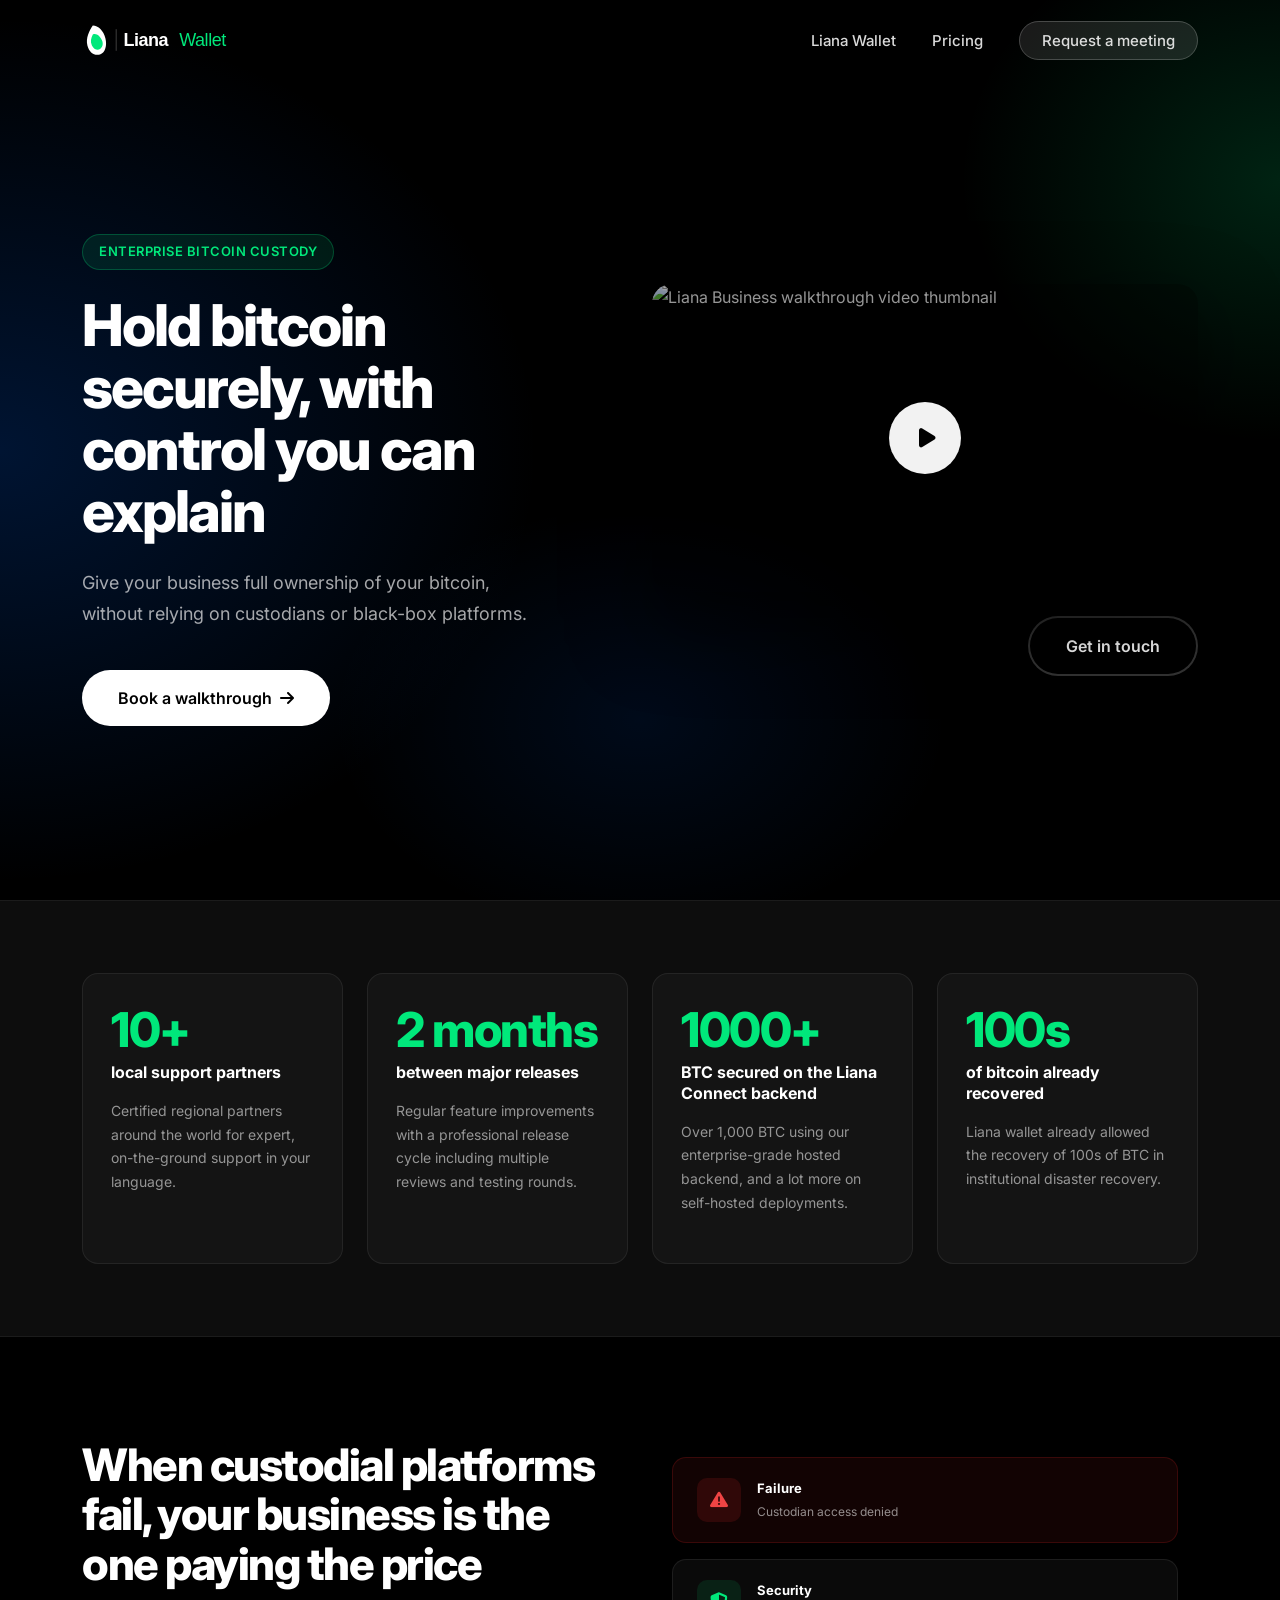
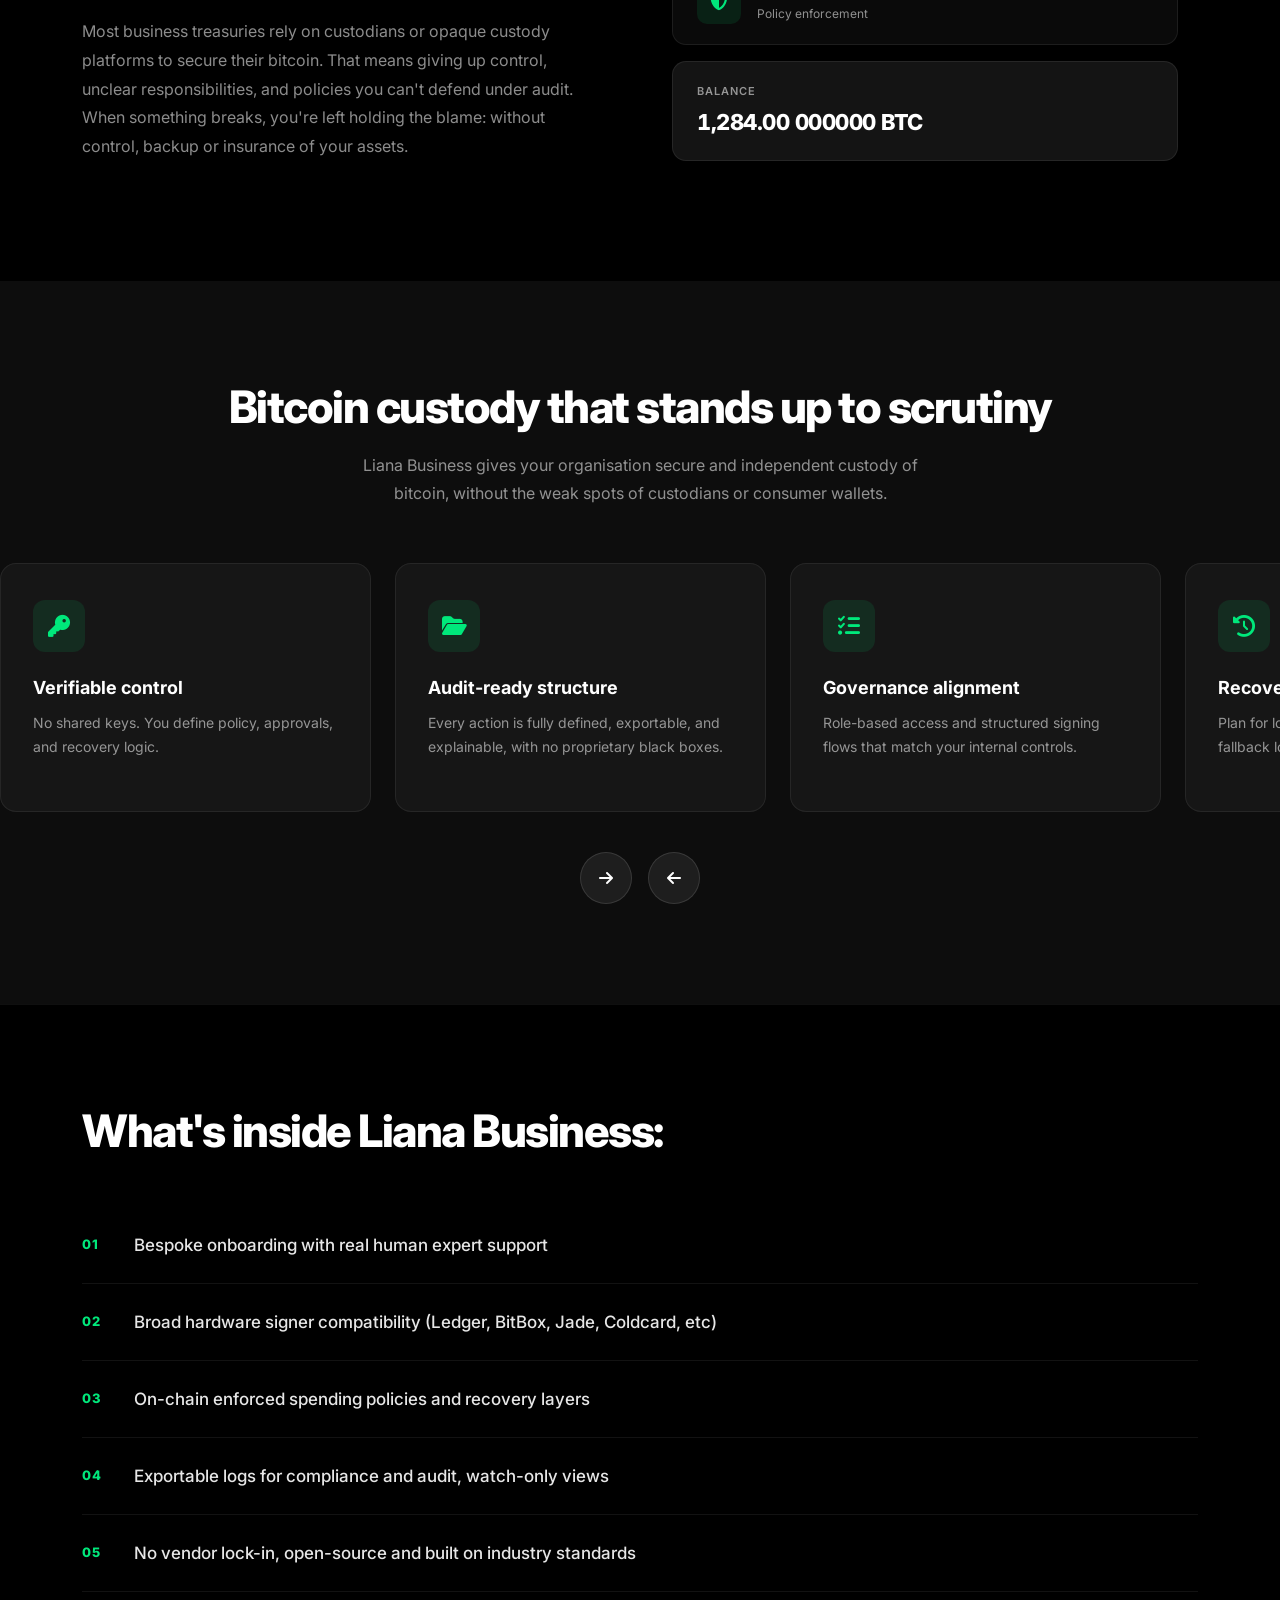
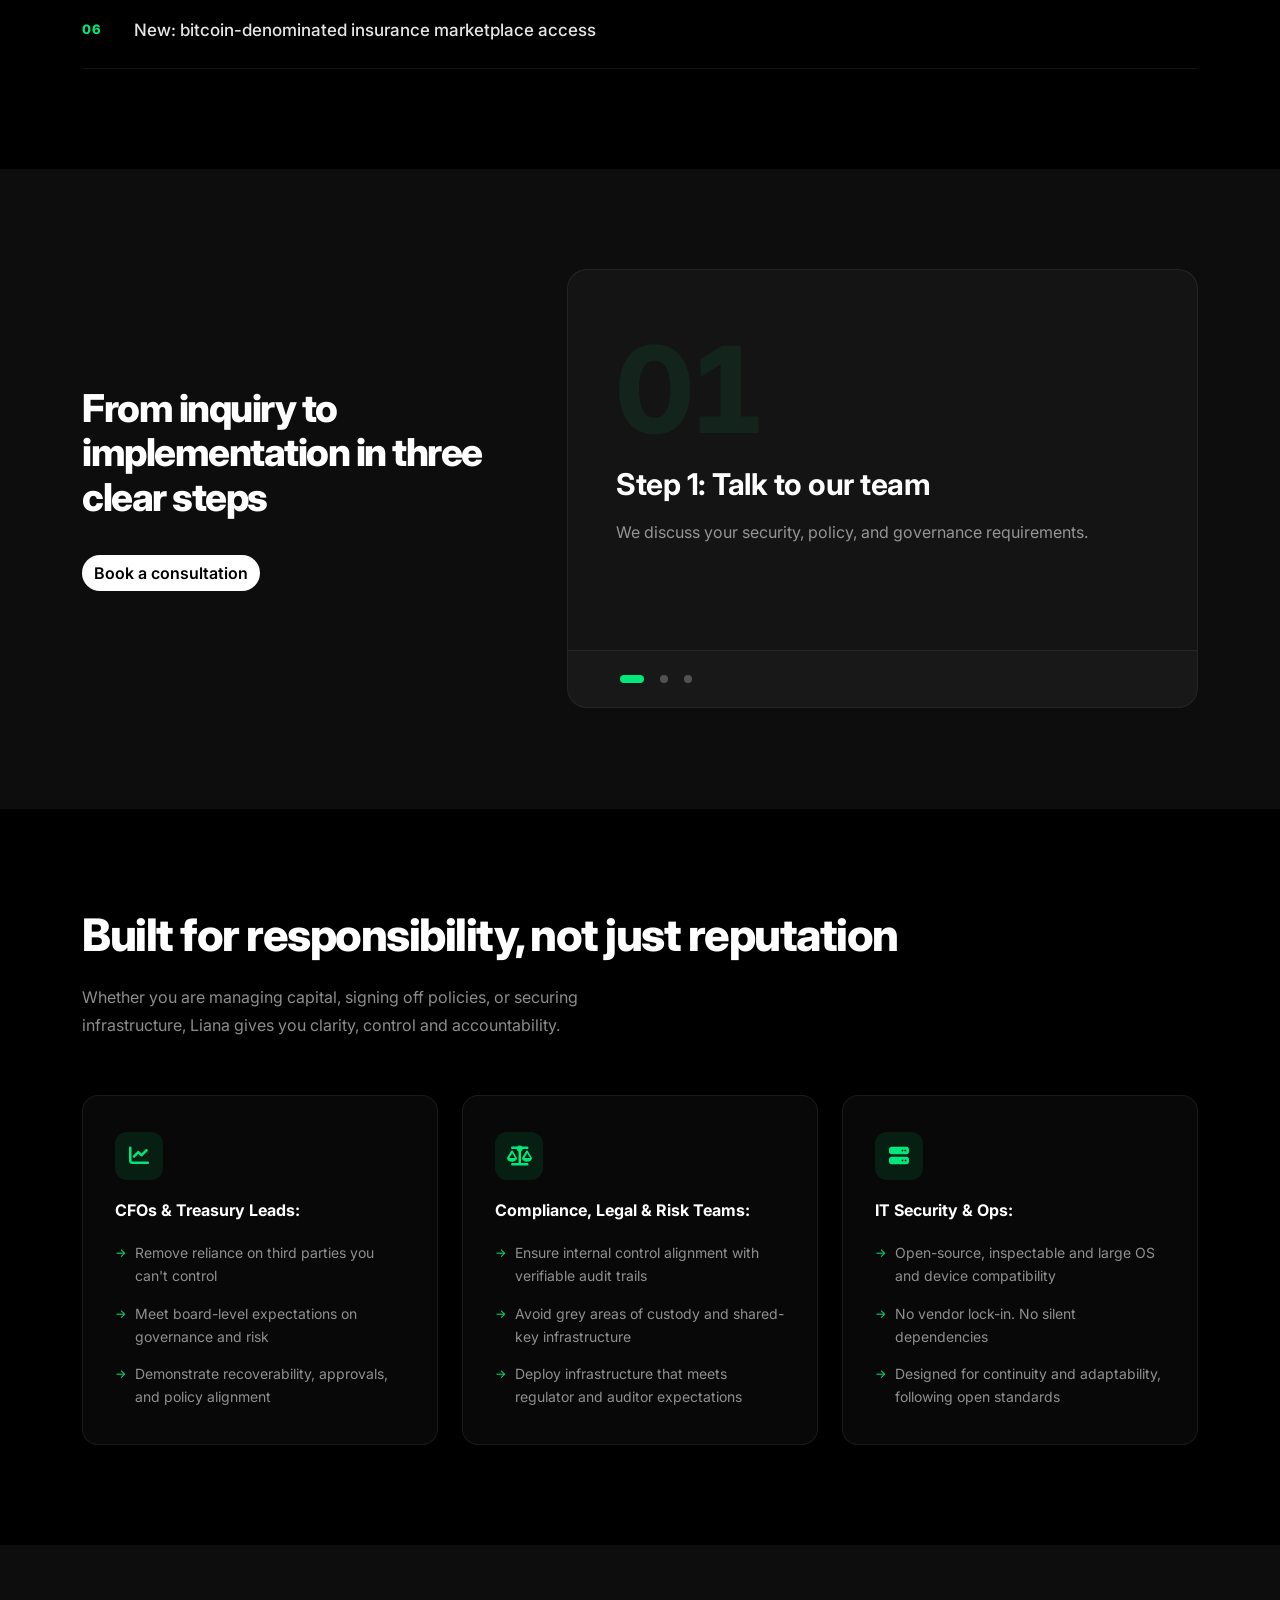
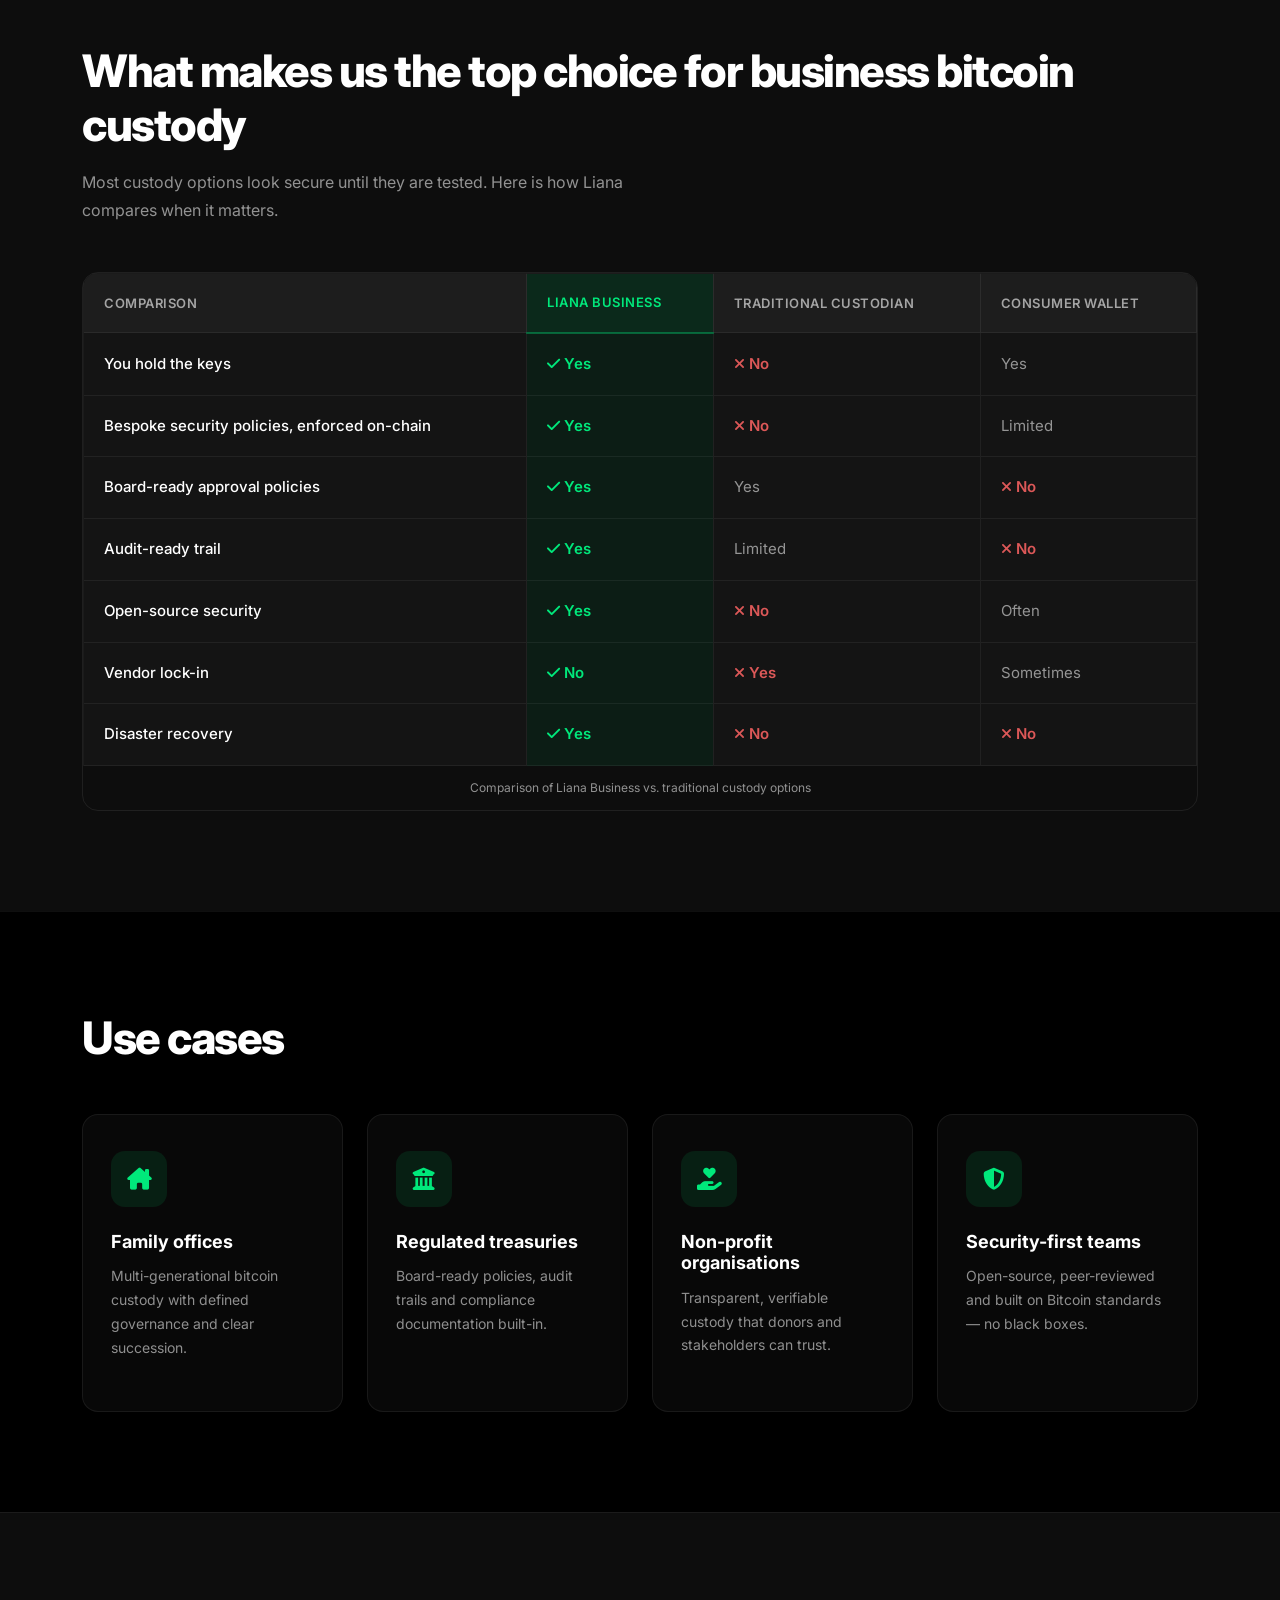
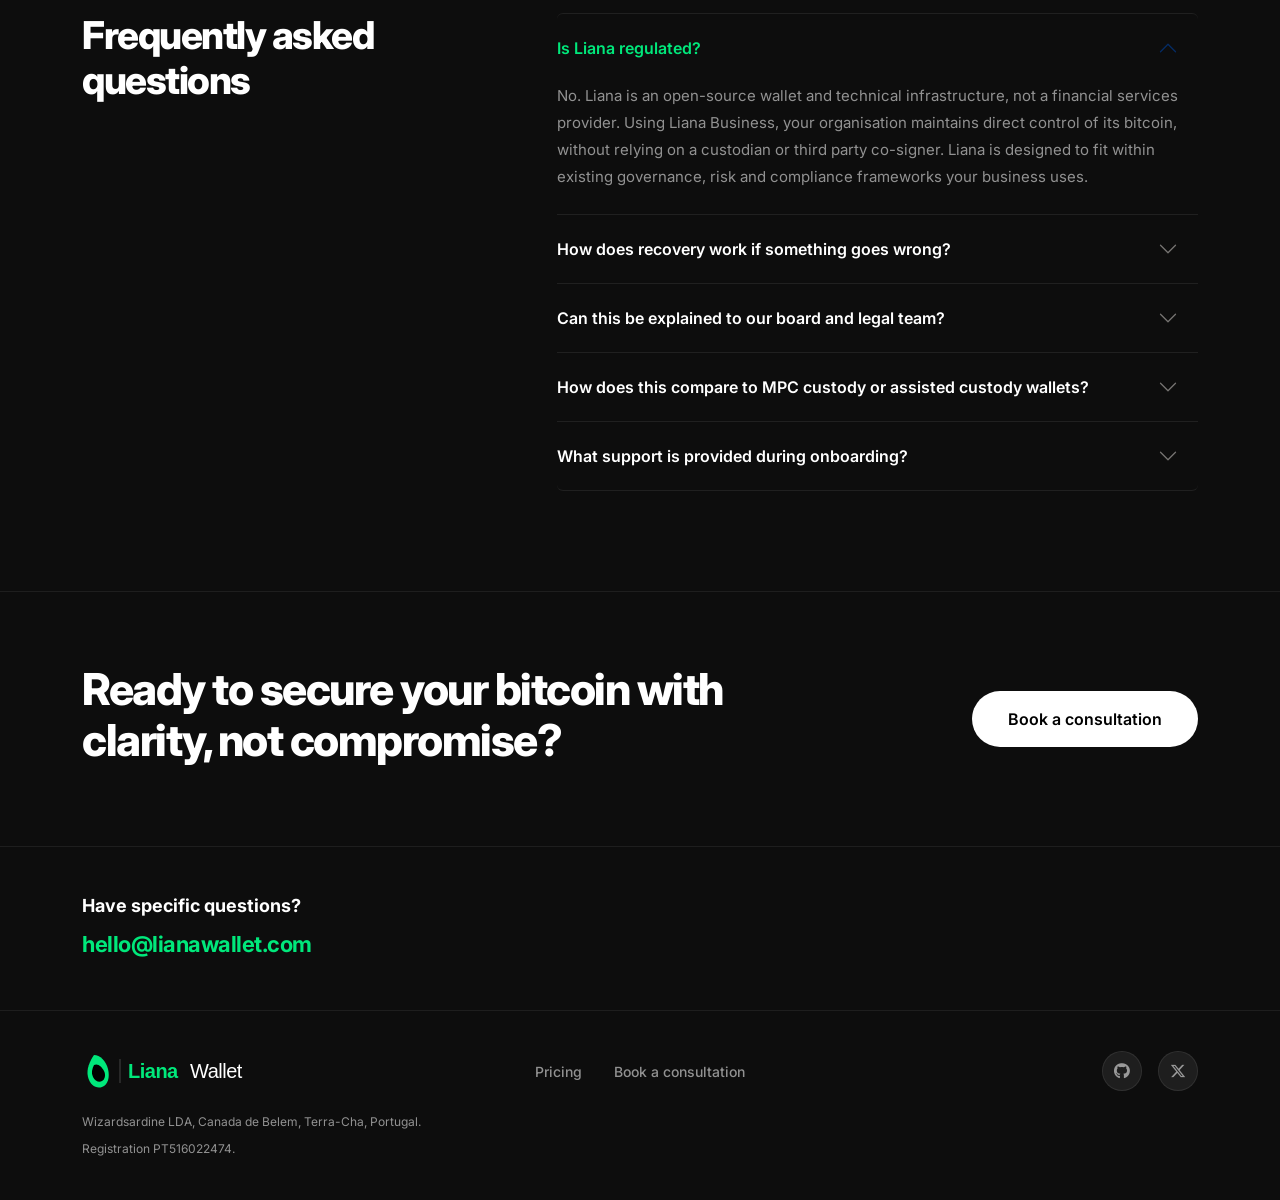
==== business/index.html @ f341dae0 "feat: Add a dedicated Liana Business page and update main navigation links to point to it." ====
<!doctype html>
<html lang="en">
  <head>
    <meta charset="UTF-8" />
    <meta name="viewport" content="width=device-width, initial-scale=1.0" />
    <meta
      name="description"
      content="Liana Business – Secure Bitcoin custody for organizations with verifiable control, audit trails, and recovery features."
    />
    <title>Liana Business – Secure Bitcoin Wallet for Institutions</title>

    <!-- Bootstrap 5 CSS -->
    <link
      rel="stylesheet"
      href="https://cdn.jsdelivr.net/npm/bootstrap@5.3.3/dist/css/bootstrap.min.css"
    />
    <!-- Swiper CSS -->
    <link
      rel="stylesheet"
      href="https://cdn.jsdelivr.net/npm/swiper@11/swiper-bundle.min.css"
    />
    <!-- Font Awesome -->
    <link
      rel="stylesheet"
      href="https://cdnjs.cloudflare.com/ajax/libs/font-awesome/6.5.0/css/all.min.css"
    />
    <!-- Google Fonts -->
    <link rel="preconnect" href="https://fonts.googleapis.com" />
    <link
      href="https://fonts.googleapis.com/css2?family=Inter:wght@300;400;500;600;700;800&display=swap"
      rel="stylesheet"
    />
    <!-- Business CSS -->
    <link rel="stylesheet" href="assets/css/business.css" />
  </head>
  <body>
    <!-- Scroll to Top -->
    <a class="scroll-top" id="scrollTop"><i class="fas fa-angle-double-up"></i></a>

    <!-- Offcanvas Section -->
    <div class="offcanvas__area" id="offcanvasArea">
      <div class="offcanvas__topbar">
        <a href="index.html">
          <img src="../assets/images/logo/logo-white.svg" alt="Liana Business logo" height="36" />
        </a>
        <span class="menu__close" id="menuClose"><i class="fa-solid fa-xmark"></i></span>
      </div>
      <div class="offcanvas__main">
        <div class="offcanvas__menu">
          <ul>
            <li><a href="../index.html">Liana Wallet</a></li>
            <li><a href="prices.html">Pricing</a></li>
            <li>
              <a
                href="https://docs.google.com/forms/d/e/1FAIpQLSe0iOkeKpkN8PvlijSXHxv5Wg-6jLxMyTjRJpl3wZBcibao8w/viewform?embedded=true"
                target="_blank"
                rel="noreferrer"
                >Request a meeting</a
              >
            </li>
          </ul>
        </div>
      </div>
    </div>
    <div class="offcanvas__overlay" id="offcanvasOverlay"></div>

    <!-- Header -->
    <header class="header__area" id="mainHeader">
      <div class="container">
        <div class="row">
          <div class="col-lg-12">
            <div class="header__main">
              <div class="header__logo">
                <a href="index.html">
                  <img src="../assets/images/logo/logo-white.svg" alt="Liana Business logo" height="36" />
                </a>
              </div>
              <div class="header__menu">
                <ul>
                  <li><a href="../index.html">Liana Wallet</a></li>
                  <li><a href="prices.html">Pricing</a></li>
                  <li>
                    <a
                      href="https://docs.google.com/forms/d/e/1FAIpQLSe0iOkeKpkN8PvlijSXHxv5Wg-6jLxMyTjRJpl3wZBcibao8w/viewform?embedded=true"
                      target="_blank"
                      rel="noreferrer"
                      >Request a meeting</a
                    >
                  </li>
                </ul>
              </div>
              <span class="menu__open" id="menuOpen"><i class="fa-solid fa-bars"></i></span>
            </div>
          </div>
        </div>
      </div>
    </header>

    <main>
      <!-- ==================== Hero Section ==================== -->
      <section class="biz-hero__area">
        <div class="biz-hero__bg"></div>
        <div class="container">
          <div class="row g-4 align-items-center">
            <div class="col-xl-6 col-lg-6">
              <div class="biz-hero__content">
                <div class="biz-hero__badge">Enterprise Bitcoin Custody</div>
                <h1>Hold bitcoin securely, with control you can explain</h1>
                <p>
                  Give your business full ownership of your bitcoin, without relying on custodians or
                  black-box platforms.
                </p>
                <a
                  href="https://docs.google.com/forms/d/e/1FAIpQLSe0iOkeKpkN8PvlijSXHxv5Wg-6jLxMyTjRJpl3wZBcibao8w/viewform?embedded=true"
                  class="btn btn--lg btn--white"
                  target="_blank"
                  rel="noreferrer"
                  aria-label="Book a walkthrough with Liana Business"
                  >Book a walkthrough <i class="fa-solid fa-arrow-right ms-2"></i
                ></a>
              </div>
            </div>
            <div class="col-xl-6 col-lg-6">
              <div class="biz-hero__video-wrap">
                <div class="biz-hero__video">
                  <img
                    src="https://img.youtube.com/vi/1oUaNALz7SY/maxresdefault.jpg"
                    alt="Liana Business walkthrough video thumbnail"
                    class="biz-hero__video-thumb"
                  />
                  <a
                    href="https://www.youtube.com/watch?v=1oUaNALz7SY"
                    class="biz-hero__play"
                    target="_blank"
                    rel="noreferrer"
                    aria-label="Play Liana Business video"
                  >
                    <i class="fa-solid fa-play"></i>
                  </a>
                </div>
                <div class="biz-hero__action">
                  <a
                    href="https://docs.google.com/forms/d/e/1FAIpQLSe0iOkeKpkN8PvlijSXHxv5Wg-6jLxMyTjRJpl3wZBcibao8w/viewform?embedded=true"
                    class="btn btn--lg btn--black hover--white"
                    target="_blank"
                    rel="noreferrer"
                    aria-label="Get in touch with Liana Business"
                    >Get in touch</a
                  >
                </div>
              </div>
            </div>
          </div>
        </div>
      </section>

      <!-- ==================== Core Feature Section ==================== -->
      <section class="biz-stats__area">
        <div class="container">
          <div class="row g-4">
            <div class="col-xl-3 col-md-6">
              <div class="biz-stat__card">
                <h4>10+</h4>
                <h5>local support partners</h5>
                <p>
                  Certified regional partners around the world for expert, on-the-ground support in
                  your language.
                </p>
              </div>
            </div>
            <div class="col-xl-3 col-md-6">
              <div class="biz-stat__card">
                <h4>2 months</h4>
                <h5>between major releases</h5>
                <p>
                  Regular feature improvements with a professional release cycle including multiple
                  reviews and testing rounds.
                </p>
              </div>
            </div>
            <div class="col-xl-3 col-md-6">
              <div class="biz-stat__card">
                <h4>1000+</h4>
                <h5>BTC secured on the Liana Connect backend</h5>
                <p>
                  Over 1,000 BTC using our enterprise-grade hosted backend, and a lot more on
                  self-hosted deployments.
                </p>
              </div>
            </div>
            <div class="col-xl-3 col-md-6">
              <div class="biz-stat__card">
                <h4>100s</h4>
                <h5>of bitcoin already recovered</h5>
                <p>
                  Liana wallet already allowed the recovery of 100s of BTC in institutional
                  disaster recovery.
                </p>
              </div>
            </div>
          </div>
        </div>
      </section>

      <!-- ==================== Custodial Section ==================== -->
      <section class="biz-custodial__area">
        <div class="container">
          <div class="row g-4 align-items-center">
            <div class="col-lg-6">
              <div class="biz-custodial__content">
                <h2>When custodial platforms fail, your business is the one paying the price</h2>
                <p>
                  Most business treasuries rely on custodians or opaque custody platforms to secure
                  their bitcoin. That means giving up control, unclear responsibilities, and policies
                  you can't defend under audit. When something breaks, you're left holding the blame:
                  without control, backup or insurance of your assets.
                </p>
              </div>
            </div>
            <div class="col-lg-6">
              <div class="biz-custodial__visual">
                <div class="biz-custodial__card-stack">
                  <div class="biz-custodial__mock-card biz-custodial__mock-card--alert">
                    <div class="biz-mock-icon"><i class="fa-solid fa-triangle-exclamation"></i></div>
                    <div class="biz-mock-text">
                      <span class="biz-mock-label">Failure</span>
                      <span class="biz-mock-desc">Custodian access denied</span>
                    </div>
                  </div>
                  <div class="biz-custodial__mock-card biz-custodial__mock-card--main">
                    <div class="biz-mock-icon biz-mock-icon--shield"><i class="fa-solid fa-shield-halved"></i></div>
                    <div class="biz-mock-text">
                      <span class="biz-mock-label">Security</span>
                      <span class="biz-mock-desc">Policy enforcement</span>
                    </div>
                  </div>
                  <div class="biz-custodial__mock-card biz-custodial__mock-card--balance">
                    <span class="biz-mock-balance-label">Balance</span>
                    <span class="biz-mock-balance-amount">1,284.00 000000 BTC</span>
                  </div>
                </div>
              </div>
            </div>
          </div>
        </div>
      </section>

      <!-- ==================== Bitcoin Custody Slider Section ==================== -->
      <section class="biz-bitcoin__area">
        <div class="container">
          <div class="row">
            <div class="col-lg-12">
              <div class="biz-bitcoin__heading">
                <h2>Bitcoin custody that stands up to scrutiny</h2>
                <p>
                  Liana Business gives your organisation secure and independent custody of bitcoin,
                  without the weak spots of custodians or consumer wallets.
                </p>
              </div>
            </div>
          </div>
        </div>
        <div class="biz-bitcoin__wrap">
          <div class="swiper biz-bitcoin__slider">
            <div class="swiper-wrapper">
              <div class="swiper-slide">
                <div class="biz-bitcoin__card">
                  <div class="biz-bitcoin__card-icon">
                    <i class="fa-solid fa-key"></i>
                  </div>
                  <div class="biz-bitcoin__card-content">
                    <h5>Verifiable control</h5>
                    <p>No shared keys. You define policy, approvals, and recovery logic.</p>
                  </div>
                </div>
              </div>
              <div class="swiper-slide">
                <div class="biz-bitcoin__card">
                  <div class="biz-bitcoin__card-icon">
                    <i class="fa-solid fa-folder-open"></i>
                  </div>
                  <div class="biz-bitcoin__card-content">
                    <h5>Audit-ready structure</h5>
                    <p>
                      Every action is fully defined, exportable, and explainable, with no proprietary
                      black boxes.
                    </p>
                  </div>
                </div>
              </div>
              <div class="swiper-slide">
                <div class="biz-bitcoin__card">
                  <div class="biz-bitcoin__card-icon">
                    <i class="fa-solid fa-list-check"></i>
                  </div>
                  <div class="biz-bitcoin__card-content">
                    <h5>Governance alignment</h5>
                    <p>
                      Role-based access and structured signing flows that match your internal
                      controls.
                    </p>
                  </div>
                </div>
              </div>
              <div class="swiper-slide">
                <div class="biz-bitcoin__card">
                  <div class="biz-bitcoin__card-icon">
                    <i class="fa-solid fa-clock-rotate-left"></i>
                  </div>
                  <div class="biz-bitcoin__card-content">
                    <h5>Recovery by design</h5>
                    <p>
                      Plan for lost keys or devices with multi-step fallback logic and time locks.
                    </p>
                  </div>
                </div>
              </div>
              <div class="swiper-slide">
                <div class="biz-bitcoin__card">
                  <div class="biz-bitcoin__card-icon">
                    <i class="fa-solid fa-shield-halved"></i>
                  </div>
                  <div class="biz-bitcoin__card-content">
                    <h5>Security from the source</h5>
                    <p>
                      Built by Bitcoin Core contributors. Open-source. Peer-reviewed. No shortcuts.
                    </p>
                  </div>
                </div>
              </div>
            </div>
            <div class="biz-bitcoin__arrow">
              <div class="swiper-button-next biz-bitcoin__next" tabindex="0" role="button" aria-label="Next slide">
                <i class="fa-solid fa-arrow-right"></i>
              </div>
              <div class="swiper-button-prev biz-bitcoin__prev" tabindex="0" role="button" aria-label="Previous slide">
                <i class="fa-solid fa-arrow-left"></i>
              </div>
            </div>
          </div>
        </div>
      </section>

      <!-- ==================== Facility / Features Section ==================== -->
      <section class="biz-facility__area">
        <div class="container">
          <div class="row">
            <div class="col-lg-12">
              <div class="biz-facility__content">
                <h2>What's inside Liana Business:</h2>
                <ul>
                  <li><span>01</span> Bespoke onboarding with real human expert support</li>
                  <li>
                    <span>02</span> Broad hardware signer compatibility (Ledger, BitBox, Jade,
                    Coldcard, etc)
                  </li>
                  <li>
                    <span>03</span> On-chain enforced spending policies and recovery layers
                  </li>
                  <li><span>04</span> Exportable logs for compliance and audit, watch-only views</li>
                  <li>
                    <span>05</span> No vendor lock-in, open-source and built on industry standards
                  </li>
                  <li><span>06</span> New: bitcoin-denominated insurance marketplace access</li>
                </ul>
              </div>
            </div>
          </div>
        </div>
      </section>

      <!-- ==================== Tutorial / Steps Section ==================== -->
      <section class="biz-tutorial__area">
        <div class="container">
          <div class="row align-items-center g-5">
            <div class="col-lg-5">
              <div class="biz-tutorial__heading">
                <h2>From inquiry to implementation in three clear steps</h2>
                <a
                  href="https://docs.google.com/forms/d/e/1FAIpQLSe0iOkeKpkN8PvlijSXHxv5Wg-6jLxMyTjRJpl3wZBcibao8w/viewform?embedded=true"
                  class="btn btn--white"
                  target="_blank"
                  rel="noreferrer"
                  >Book a consultation</a
                >
              </div>
            </div>
            <div class="col-lg-7">
              <div class="biz-tutorial__wrap">
                <div class="swiper biz-tutorial__slider">
                  <div class="swiper-wrapper">
                    <div class="swiper-slide">
                      <div class="biz-tutorial__single">
                        <div class="biz-tutorial__step-num">01</div>
                        <div class="biz-tutorial__single-content">
                          <h5>Step 1: Talk to our team</h5>
                          <p>We discuss your security, policy, and governance requirements.</p>
                        </div>
                      </div>
                    </div>
                    <div class="swiper-slide">
                      <div class="biz-tutorial__single">
                        <div class="biz-tutorial__step-num">02</div>
                        <div class="biz-tutorial__single-content">
                          <h5>Step 2: Define your policy</h5>
                          <p>We help you map roles and approvals to match your existing controls.</p>
                        </div>
                      </div>
                    </div>
                    <div class="swiper-slide">
                      <div class="biz-tutorial__single">
                        <div class="biz-tutorial__step-num">03</div>
                        <div class="biz-tutorial__single-content">
                          <h5>Step 3: Deploy your setup</h5>
                          <p>Your team holds the keys. Your board gets clarity.</p>
                        </div>
                      </div>
                    </div>
                  </div>
                  <div class="swiper-pagination biz-tutorial__pagination"></div>
                </div>
              </div>
            </div>
          </div>
        </div>
      </section>

      <!-- ==================== Responsibility Section ==================== -->
      <section class="biz-responsibility__area">
        <div class="container">
          <div class="row">
            <div class="col-lg-12">
              <div class="biz-responsibility__heading">
                <h2>Built for responsibility, not just reputation</h2>
                <p>
                  Whether you are managing capital, signing off policies, or securing infrastructure,
                  Liana gives you clarity, control and accountability.
                </p>
              </div>
            </div>
          </div>
          <div class="row g-4">
            <div class="col-lg-4">
              <div class="biz-responsibility__card">
                <div class="biz-resp-icon"><i class="fa-solid fa-chart-line"></i></div>
                <h6>CFOs &amp; Treasury Leads:</h6>
                <ul>
                  <li>Remove reliance on third parties you can't control</li>
                  <li>Meet board-level expectations on governance and risk</li>
                  <li>Demonstrate recoverability, approvals, and policy alignment</li>
                </ul>
              </div>
            </div>
            <div class="col-lg-4">
              <div class="biz-responsibility__card">
                <div class="biz-resp-icon"><i class="fa-solid fa-scale-balanced"></i></div>
                <h6>Compliance, Legal &amp; Risk Teams:</h6>
                <ul>
                  <li>Ensure internal control alignment with verifiable audit trails</li>
                  <li>Avoid grey areas of custody and shared-key infrastructure</li>
                  <li>Deploy infrastructure that meets regulator and auditor expectations</li>
                </ul>
              </div>
            </div>
            <div class="col-lg-4">
              <div class="biz-responsibility__card">
                <div class="biz-resp-icon"><i class="fa-solid fa-server"></i></div>
                <h6>IT Security &amp; Ops:</h6>
                <ul>
                  <li>Open-source, inspectable and large OS and device compatibility</li>
                  <li>No vendor lock-in. No silent dependencies</li>
                  <li>Designed for continuity and adaptability, following open standards</li>
                </ul>
              </div>
            </div>
          </div>
        </div>
      </section>

      <!-- ==================== Comparison Table Section ==================== -->
      <section class="biz-compare__area">
        <div class="container">
          <div class="row">
            <div class="col-lg-12">
              <div class="biz-compare__heading">
                <h2>What makes us the top choice for business bitcoin custody</h2>
                <p>
                  Most custody options look secure until they are tested. Here is how Liana compares
                  when it matters.
                </p>
              </div>
            </div>
          </div>
          <div class="row">
            <div class="col-lg-12">
              <div class="biz-compare__table table-responsive">
                <table class="table table-bordered">
                  <caption>Comparison of Liana Business vs. traditional custody options</caption>
                  <thead>
                    <tr>
                      <th>Comparison</th>
                      <th class="th--liana">Liana Business</th>
                      <th>Traditional Custodian</th>
                      <th>Consumer Wallet</th>
                    </tr>
                  </thead>
                  <tbody>
                    <tr>
                      <td>You hold the keys</td>
                      <td class="td--liana td--yes"><i class="fa-solid fa-check"></i> Yes</td>
                      <td class="td--no"><i class="fa-solid fa-xmark"></i> No</td>
                      <td>Yes</td>
                    </tr>
                    <tr>
                      <td>Bespoke security policies, enforced on-chain</td>
                      <td class="td--liana td--yes"><i class="fa-solid fa-check"></i> Yes</td>
                      <td class="td--no"><i class="fa-solid fa-xmark"></i> No</td>
                      <td>Limited</td>
                    </tr>
                    <tr>
                      <td>Board-ready approval policies</td>
                      <td class="td--liana td--yes"><i class="fa-solid fa-check"></i> Yes</td>
                      <td>Yes</td>
                      <td class="td--no"><i class="fa-solid fa-xmark"></i> No</td>
                    </tr>
                    <tr>
                      <td>Audit-ready trail</td>
                      <td class="td--liana td--yes"><i class="fa-solid fa-check"></i> Yes</td>
                      <td>Limited</td>
                      <td class="td--no"><i class="fa-solid fa-xmark"></i> No</td>
                    </tr>
                    <tr>
                      <td>Open-source security</td>
                      <td class="td--liana td--yes"><i class="fa-solid fa-check"></i> Yes</td>
                      <td class="td--no"><i class="fa-solid fa-xmark"></i> No</td>
                      <td>Often</td>
                    </tr>
                    <tr>
                      <td>Vendor lock-in</td>
                      <td class="td--liana td--yes"><i class="fa-solid fa-check"></i> No</td>
                      <td class="td--no"><i class="fa-solid fa-xmark"></i> Yes</td>
                      <td>Sometimes</td>
                    </tr>
                    <tr>
                      <td>Disaster recovery</td>
                      <td class="td--liana td--yes"><i class="fa-solid fa-check"></i> Yes</td>
                      <td class="td--no"><i class="fa-solid fa-xmark"></i> No</td>
                      <td class="td--no"><i class="fa-solid fa-xmark"></i> No</td>
                    </tr>
                  </tbody>
                </table>
              </div>
            </div>
          </div>
        </div>
      </section>

      <!-- ==================== Use Cases Section ==================== -->
      <section class="biz-usecases__area">
        <div class="container">
          <div class="row">
            <div class="col-lg-12">
              <div class="biz-usecases__title">
                <h2>Use cases</h2>
              </div>
            </div>
          </div>
          <div class="row g-4">
            <div class="col-lg-3 col-md-6">
              <div class="biz-uc__card">
                <div class="biz-uc__icon"><i class="fa-solid fa-house-chimney"></i></div>
                <h6>Family offices</h6>
                <p>Multi-generational bitcoin custody with defined governance and clear succession.</p>
              </div>
            </div>
            <div class="col-lg-3 col-md-6">
              <div class="biz-uc__card">
                <div class="biz-uc__icon"><i class="fa-solid fa-building-columns"></i></div>
                <h6>Regulated treasuries</h6>
                <p>Board-ready policies, audit trails and compliance documentation built-in.</p>
              </div>
            </div>
            <div class="col-lg-3 col-md-6">
              <div class="biz-uc__card">
                <div class="biz-uc__icon"><i class="fa-solid fa-hand-holding-heart"></i></div>
                <h6>Non-profit organisations</h6>
                <p>Transparent, verifiable custody that donors and stakeholders can trust.</p>
              </div>
            </div>
            <div class="col-lg-3 col-md-6">
              <div class="biz-uc__card">
                <div class="biz-uc__icon"><i class="fa-solid fa-shield-halved"></i></div>
                <h6>Security-first teams</h6>
                <p>Open-source, peer-reviewed and built on Bitcoin standards — no black boxes.</p>
              </div>
            </div>
          </div>
        </div>
      </section>

      <!-- ==================== FAQ Section ==================== -->
      <section class="biz-faq__area">
        <div class="container">
          <div class="row g-4">
            <div class="col-lg-5">
              <div class="biz-faq__title">
                <h2>Frequently asked questions</h2>
              </div>
            </div>
            <div class="col-lg-7">
              <div class="biz-faq__wrap">
                <div class="accordion" id="bizAccordion">
                  <div class="accordion-item">
                    <h2 class="accordion-header">
                      <button
                        class="accordion-button"
                        type="button"
                        data-bs-toggle="collapse"
                        data-bs-target="#bizFaqOne"
                        aria-expanded="true"
                        aria-controls="bizFaqOne"
                      >
                        Is Liana regulated?
                      </button>
                    </h2>
                    <div
                      id="bizFaqOne"
                      class="accordion-collapse collapse show"
                      data-bs-parent="#bizAccordion"
                    >
                      <div class="accordion-body">
                        No. Liana is an open-source wallet and technical infrastructure, not a
                        financial services provider. Using Liana Business, your organisation maintains
                        direct control of its bitcoin, without relying on a custodian or third party
                        co-signer. Liana is designed to fit within existing governance, risk and
                        compliance frameworks your business uses.
                      </div>
                    </div>
                  </div>
                  <div class="accordion-item">
                    <h2 class="accordion-header">
                      <button
                        class="accordion-button collapsed"
                        type="button"
                        data-bs-toggle="collapse"
                        data-bs-target="#bizFaqTwo"
                        aria-expanded="false"
                        aria-controls="bizFaqTwo"
                      >
                        How does recovery work if something goes wrong?
                      </button>
                    </h2>
                    <div
                      id="bizFaqTwo"
                      class="accordion-collapse collapse"
                      data-bs-parent="#bizAccordion"
                    >
                      <div class="accordion-body">
                        Liana's recovery logic is built into the wallet itself. You can define fallback
                        rules such as a time delay before which another signing device or trusted third
                        party can regain access in case a device is lost or a team member leaves your
                        company. This design removes single points of failure while keeping your
                        organisation in full control. Recovery is policy-based, predictable, verifiable
                        and enforced on-chain.
                      </div>
                    </div>
                  </div>
                  <div class="accordion-item">
                    <h2 class="accordion-header">
                      <button
                        class="accordion-button collapsed"
                        type="button"
                        data-bs-toggle="collapse"
                        data-bs-target="#bizFaqThree"
                        aria-expanded="false"
                        aria-controls="bizFaqThree"
                      >
                        Can this be explained to our board and legal team?
                      </button>
                    </h2>
                    <div
                      id="bizFaqThree"
                      class="accordion-collapse collapse"
                      data-bs-parent="#bizAccordion"
                    >
                      <div class="accordion-body">
                        Yes. Liana is built for transparency and governance clarity. We provide
                        board-ready explanations, policy templates, and audit-friendly documentation
                        that make it easy to justify and defend your setup. Every approval, control, and
                        recovery process is explainable in plain language, making it suitable for legal
                        review, compliance oversight, and internal audit.
                      </div>
                    </div>
                  </div>
                  <div class="accordion-item">
                    <h2 class="accordion-header">
                      <button
                        class="accordion-button collapsed"
                        type="button"
                        data-bs-toggle="collapse"
                        data-bs-target="#bizFaqFour"
                        aria-expanded="false"
                        aria-controls="bizFaqFour"
                      >
                        How does this compare to MPC custody or assisted custody wallets?
                      </button>
                    </h2>
                    <div
                      id="bizFaqFour"
                      class="accordion-collapse collapse"
                      data-bs-parent="#bizAccordion"
                    >
                      <div class="accordion-body">
                        With Liana, you fully control your bitcoins, and you can prove it. Most MPC and
                        assisted custody solutions still rely on a provider's closed systems and opaque
                        approval logic. Liana takes a different approach: open-source, Bitcoin-native
                        infrastructure where control never leaves your organisation. You hold the keys,
                        define your own policies, and can independently verify every action. There are no
                        vendor keys, no black boxes, and no counterparty dependencies.
                      </div>
                    </div>
                  </div>
                  <div class="accordion-item">
                    <h2 class="accordion-header">
                      <button
                        class="accordion-button collapsed"
                        type="button"
                        data-bs-toggle="collapse"
                        data-bs-target="#bizFaqFive"
                        aria-expanded="false"
                        aria-controls="bizFaqFive"
                      >
                        What support is provided during onboarding?
                      </button>
                    </h2>
                    <div
                      id="bizFaqFive"
                      class="accordion-collapse collapse"
                      data-bs-parent="#bizAccordion"
                    >
                      <div class="accordion-body">
                        Every business client receives guided onboarding from our team. We help map
                        Liana's policy controls to your existing governance structure, review recovery
                        procedures, and prepare audit documentation. You'll have access to real human
                        support throughout setup and beyond, with optional white-glove onboarding for
                        complex or multi-team environments.
                      </div>
                    </div>
                  </div>
                </div>
              </div>
            </div>
          </div>
        </div>
      </section>
    </main>

    <!-- ==================== Footer ==================== -->
    <footer class="biz-footer__area">
      <div class="biz-footer__topbar">
        <div class="container">
          <div class="row align-items-center">
            <div class="col-lg-8">
              <h2>Ready to secure your bitcoin with clarity, not compromise?</h2>
            </div>
            <div class="col-lg-4 text-lg-end mt-4 mt-lg-0">
              <a
                href="https://docs.google.com/forms/d/e/1FAIpQLSe0iOkeKpkN8PvlijSXHxv5Wg-6jLxMyTjRJpl3wZBcibao8w/viewform?embedded=true"
                class="btn btn--lg btn--white"
                target="_blank"
                rel="noreferrer"
                >Book a consultation</a
              >
            </div>
          </div>
        </div>
      </div>
      <div class="biz-footer__contact">
        <div class="container">
          <div class="row">
            <div class="col-lg-12">
              <div class="biz-footer__contact__content">
                <h5>Have specific questions?</h5>
                <a href="mailto:hello@lianawallet.com">hello@lianawallet.com</a>
              </div>
            </div>
          </div>
        </div>
      </div>
      <div class="biz-footer__bottombar">
        <div class="container">
          <div class="row align-items-center">
            <div class="col-lg-4">
              <a href="index.html">
                <img src="../assets/images/logo/logo-green.svg" alt="Liana Business logo" height="32" />
              </a>
            </div>
            <div class="col-lg-4 text-center">
              <ul class="biz-footer__links">
                <li><a href="prices.html">Pricing</a></li>
                <li>
                  <a
                    href="https://docs.google.com/forms/d/e/1FAIpQLSe0iOkeKpkN8PvlijSXHxv5Wg-6jLxMyTjRJpl3wZBcibao8w/viewform?embedded=true"
                    target="_blank"
                    rel="noreferrer"
                    >Book a consultation</a
                  >
                </li>
              </ul>
            </div>
            <div class="col-lg-4 text-lg-end">
              <div class="biz-footer__social">
                <a href="https://github.com/wizardsardine/liana" target="_blank" rel="noreferrer" aria-label="GitHub"
                  ><i class="fa-brands fa-github"></i
                ></a>
                <a href="https://twitter.com/LianaWallet" target="_blank" rel="noreferrer" aria-label="Twitter / X"
                  ><i class="fa-brands fa-x-twitter"></i
                ></a>
              </div>
            </div>
          </div>
          <div class="row mt-3">
            <div class="col-lg-12">
              <small class="biz-footer__legal">
                Wizardsardine LDA, Canada de Belem, Terra-Cha, Portugal.<br />Registration
                PT516022474.
              </small>
            </div>
          </div>
        </div>
      </div>
    </footer>

    <!-- Bootstrap JS -->
    <script src="https://cdn.jsdelivr.net/npm/bootstrap@5.3.3/dist/js/bootstrap.bundle.min.js"></script>
    <!-- Swiper JS -->
    <script src="https://cdn.jsdelivr.net/npm/swiper@11/swiper-bundle.min.js"></script>
    <!-- Business JS -->
    <script src="assets/js/business.js"></script>
  </body>
</html>
---- business/assets/css/business.css ----
/* =============================================
   LIANA BUSINESS – Custom Stylesheet
   ============================================= */

/* ---------- CSS Variables ---------- */
:root {
  --color-black: #000000;
  --color-dark: #0d0d0d;
  --color-dark-card: #141414;
  --color-dark-card2: #1c1c1c;
  --color-green: #00e87b;
  --color-green-dark: #00c066;
  --color-white: #ffffff;
  --color-text: rgba(255, 255, 255, 0.9);
  --color-text-muted: rgba(255, 255, 255, 0.55);
  --font-main: "Inter", "Helvetica Neue", Helvetica, Arial, sans-serif;
  --radius-card: 16px;
  --radius-sm: 8px;
  --transition: all 0.3s ease;
  --section-py: 100px;
}

/* ---------- Base Reset ---------- */
*,
*::before,
*::after {
  box-sizing: border-box;
  margin: 0;
  padding: 0;
}

html {
  scroll-behavior: smooth;
}

body {
  font-family: var(--font-main);
  background-color: var(--color-black);
  color: var(--color-text);
  font-size: 16px;
  line-height: 1.65;
  overflow-x: hidden;
}

img {
  max-width: 100%;
  height: auto;
  display: block;
}

a {
  text-decoration: none;
  transition: var(--transition);
}

ul {
  list-style: none;
  padding: 0;
  margin: 0;
}

/* ---------- Scroll to Top ---------- */
.scroll-top {
  position: fixed;
  bottom: 30px;
  right: 30px;
  width: 48px;
  height: 48px;
  border-radius: 50%;
  background: var(--color-green);
  color: var(--color-black);
  display: flex;
  align-items: center;
  justify-content: center;
  font-size: 18px;
  cursor: pointer;
  z-index: 999;
  opacity: 0;
  visibility: hidden;
  transition: var(--transition);
  box-shadow: 0 4px 20px rgba(0, 232, 123, 0.4);
}
.scroll-top.visible {
  opacity: 1;
  visibility: visible;
}
.scroll-top:hover {
  background: var(--color-green-dark);
  transform: translateY(-3px);
}

/* ---------- Offcanvas ---------- */
.offcanvas__area {
  position: fixed;
  top: 0;
  right: -320px;
  width: 300px;
  height: 100vh;
  background: var(--color-dark);
  z-index: 1050;
  transition: right 0.4s cubic-bezier(0.4, 0, 0.2, 1);
  display: flex;
  flex-direction: column;
  border-left: 1px solid rgba(255, 255, 255, 0.07);
}
.offcanvas__area.active {
  right: 0;
}

.offcanvas__topbar {
  display: flex;
  align-items: center;
  justify-content: space-between;
  padding: 24px 28px;
  border-bottom: 1px solid rgba(255, 255, 255, 0.07);
}

.menu__close {
  width: 36px;
  height: 36px;
  display: flex;
  align-items: center;
  justify-content: center;
  color: var(--color-text);
  font-size: 20px;
  cursor: pointer;
  border-radius: 50%;
  transition: var(--transition);
}
.menu__close:hover {
  color: var(--color-green);
}

.offcanvas__main {
  padding: 32px 28px;
}

.offcanvas__menu ul {
  display: flex;
  flex-direction: column;
  gap: 8px;
}
.offcanvas__menu ul li a {
  display: block;
  padding: 14px 0;
  font-size: 17px;
  font-weight: 500;
  color: var(--color-text);
  border-bottom: 1px solid rgba(255, 255, 255, 0.07);
  transition: var(--transition);
}
.offcanvas__menu ul li a:hover {
  color: var(--color-green);
  padding-left: 6px;
}

.offcanvas__overlay {
  position: fixed;
  inset: 0;
  background: rgba(0, 0, 0, 0.6);
  z-index: 1040;
  opacity: 0;
  visibility: hidden;
  transition: var(--transition);
  backdrop-filter: blur(4px);
}
.offcanvas__overlay.active {
  opacity: 1;
  visibility: visible;
}

/* ---------- Header ---------- */
.header__area {
  position: fixed;
  top: 0;
  left: 0;
  right: 0;
  z-index: 900;
  padding: 22px 0;
  transition: var(--transition);
}
.header__area.sticky {
  background: rgba(0, 0, 0, 0.88);
  backdrop-filter: blur(14px);
  -webkit-backdrop-filter: blur(14px);
  padding: 14px 0;
  border-bottom: 1px solid rgba(255, 255, 255, 0.06);
}

.header__main {
  display: flex;
  align-items: center;
  justify-content: space-between;
}

.header__logo img {
  height: 36px;
  width: auto;
}

.header__menu ul {
  display: flex;
  align-items: center;
  gap: 36px;
}
.header__menu ul li a {
  font-size: 15px;
  font-weight: 500;
  color: rgba(255, 255, 255, 0.85);
  transition: var(--transition);
}
.header__menu ul li a:hover {
  color: var(--color-green);
}
.header__menu ul li:last-child a {
  background: rgba(255, 255, 255, 0.1);
  border: 1px solid rgba(255, 255, 255, 0.2);
  padding: 9px 22px;
  border-radius: 100px;
}
.header__menu ul li:last-child a:hover {
  background: var(--color-green);
  border-color: var(--color-green);
  color: var(--color-black);
}

.menu__open {
  display: none;
  font-size: 22px;
  color: var(--color-white);
  cursor: pointer;
  transition: var(--transition);
}
.menu__open:hover {
  color: var(--color-green);
}

/* ---------- Buttons ---------- */
.btn {
  display: inline-flex;
  align-items: center;
  justify-content: center;
  border: none;
  cursor: pointer;
  font-family: var(--font-main);
  font-weight: 600;
  transition: var(--transition);
  border-radius: 100px;
  text-decoration: none;
}
.btn--lg {
  padding: 16px 36px;
  font-size: 16px;
}
.btn--sm {
  padding: 10px 24px;
  font-size: 14px;
}

.btn--white {
  background: var(--color-white);
  color: var(--color-black);
}
.btn--white:hover {
  background: var(--color-green);
  color: var(--color-black);
  transform: translateY(-2px);
  box-shadow: 0 8px 24px rgba(0, 232, 123, 0.35);
}

.btn--black {
  background: var(--color-black);
  color: var(--color-white);
  border: 2px solid rgba(255, 255, 255, 0.2);
}
.btn--black.hover--white:hover {
  background: var(--color-white);
  color: var(--color-black);
  border-color: var(--color-white);
  transform: translateY(-2px);
}

/* ============================================================
   HERO SECTION
   ============================================================ */
.biz-hero__area {
  position: relative;
  min-height: 100vh;
  display: flex;
  align-items: center;
  padding: 140px 0 80px;
  overflow: hidden;
}

.biz-hero__bg {
  position: absolute;
  inset: 0;
  background:
    radial-gradient(ellipse 70% 80% at 0% 50%, rgba(0, 80, 200, 0.25) 0%, transparent 60%),
    radial-gradient(ellipse 50% 60% at 100% 20%, rgba(0, 232, 123, 0.15) 0%, transparent 50%),
    radial-gradient(ellipse 40% 40% at 50% 80%, rgba(0, 100, 255, 0.1) 0%, transparent 60%),
    var(--color-black);
  z-index: 0;
}

.biz-hero__content {
  position: relative;
  z-index: 2;
  padding-right: 32px;
}

.biz-hero__badge {
  display: inline-flex;
  align-items: center;
  gap: 8px;
  background: rgba(0, 232, 123, 0.1);
  border: 1px solid rgba(0, 232, 123, 0.25);
  color: var(--color-green);
  font-size: 13px;
  font-weight: 600;
  padding: 6px 16px;
  border-radius: 100px;
  margin-bottom: 24px;
  letter-spacing: 0.5px;
  text-transform: uppercase;
}

.biz-hero__content h1 {
  font-size: clamp(36px, 4.5vw, 64px);
  font-weight: 800;
  line-height: 1.08;
  letter-spacing: -2px;
  color: var(--color-white);
  margin-bottom: 24px;
}

.biz-hero__content p {
  font-size: clamp(15px, 1.6vw, 18px);
  color: rgba(255, 255, 255, 0.65);
  line-height: 1.75;
  margin-bottom: 40px;
  max-width: 460px;
}

.biz-hero__video-wrap {
  position: relative;
  z-index: 2;
}

.biz-hero__video {
  position: relative;
  border-radius: 20px;
  overflow: hidden;
  box-shadow: 0 32px 80px rgba(0, 0, 0, 0.6);
  aspect-ratio: 16 / 9;
}

.biz-hero__video-thumb {
  width: 100%;
  height: 100%;
  object-fit: cover;
}

.biz-hero__play {
  position: absolute;
  inset: 0;
  display: flex;
  align-items: center;
  justify-content: center;
  z-index: 10;
}

.biz-hero__play::before {
  content: "";
  position: absolute;
  inset: 0;
  background: rgba(0, 0, 0, 0.35);
}

.biz-hero__play i {
  position: relative;
  width: 72px;
  height: 72px;
  border-radius: 50%;
  background: rgba(255, 255, 255, 0.95);
  color: var(--color-black);
  display: flex;
  align-items: center;
  justify-content: center;
  font-size: 22px;
  transition: var(--transition);
  box-shadow: 0 8px 32px rgba(0, 0, 0, 0.4);
  padding-left: 4px;
  /* animation */
  animation: pulse 2s ease-in-out infinite;
}

.biz-hero__play:hover i {
  background: var(--color-green);
  transform: scale(1.08);
}

@keyframes pulse {
  0%,
  100% {
    box-shadow: 0 0 0 0 rgba(255, 255, 255, 0.4);
  }
  50% {
    box-shadow: 0 0 0 16px rgba(255, 255, 255, 0);
  }
}

.biz-hero__action {
  margin-top: 24px;
  display: flex;
  justify-content: flex-end;
}

/* ============================================================
   STATS SECTION
   ============================================================ */
.biz-stats__area {
  background: var(--color-dark);
  padding: 72px 0;
  border-top: 1px solid rgba(255, 255, 255, 0.06);
  border-bottom: 1px solid rgba(255, 255, 255, 0.06);
}

.biz-stat__card {
  padding: 32px 28px;
  border-radius: var(--radius-card);
  border: 1px solid rgba(255, 255, 255, 0.07);
  background: rgba(255, 255, 255, 0.03);
  height: 100%;
  transition: var(--transition);
}
.biz-stat__card:hover {
  border-color: rgba(0, 232, 123, 0.25);
  background: rgba(0, 232, 123, 0.04);
  transform: translateY(-4px);
}

.biz-stat__card h4 {
  font-size: clamp(32px, 4vw, 48px);
  font-weight: 800;
  color: var(--color-green);
  letter-spacing: -1.5px;
  line-height: 1;
  margin-bottom: 8px;
}

.biz-stat__card h5 {
  font-size: 16px;
  font-weight: 700;
  color: var(--color-white);
  margin-bottom: 16px;
  line-height: 1.3;
}

.biz-stat__card p {
  font-size: 14px;
  color: var(--color-text-muted);
  line-height: 1.7;
}

/* ============================================================
   CUSTODIAL SECTION
   ============================================================ */
.biz-custodial__area {
  padding: var(--section-py) 0;
  position: relative;
  overflow: hidden;
}

.biz-custodial__content h2 {
  font-size: clamp(28px, 3.5vw, 48px);
  font-weight: 800;
  color: var(--color-white);
  letter-spacing: -1.5px;
  line-height: 1.1;
  margin-bottom: 28px;
}

.biz-custodial__content p {
  font-size: 16px;
  color: var(--color-text-muted);
  line-height: 1.8;
  max-width: 520px;
}

.biz-custodial__visual {
  position: relative;
  padding: 20px;
}

.biz-custodial__card-stack {
  display: flex;
  flex-direction: column;
  gap: 16px;
  position: relative;
}

.biz-custodial__mock-card {
  border-radius: 14px;
  padding: 20px 24px;
  border: 1px solid rgba(255, 255, 255, 0.08);
  transition: var(--transition);
}

.biz-custodial__mock-card--alert {
  background: rgba(220, 38, 38, 0.08);
  border-color: rgba(220, 38, 38, 0.2);
  display: flex;
  align-items: center;
  gap: 16px;
}

.biz-custodial__mock-card--main {
  background: rgba(255, 255, 255, 0.04);
  display: flex;
  align-items: center;
  gap: 16px;
}

.biz-custodial__mock-card--balance {
  background: var(--color-dark-card);
  display: flex;
  flex-direction: column;
  gap: 4px;
}

.biz-mock-icon {
  width: 44px;
  height: 44px;
  border-radius: 10px;
  background: rgba(220, 38, 38, 0.15);
  color: #ef4444;
  display: flex;
  align-items: center;
  justify-content: center;
  font-size: 18px;
  flex-shrink: 0;
}

.biz-mock-icon--shield {
  background: rgba(0, 232, 123, 0.1);
  color: var(--color-green);
}

.biz-mock-text {
  display: flex;
  flex-direction: column;
  gap: 2px;
}

.biz-mock-label {
  font-size: 13px;
  font-weight: 700;
  color: var(--color-white);
}

.biz-mock-desc {
  font-size: 12px;
  color: var(--color-text-muted);
}

.biz-mock-balance-label {
  font-size: 11px;
  text-transform: uppercase;
  letter-spacing: 1px;
  color: var(--color-text-muted);
  font-weight: 600;
}

.biz-mock-balance-amount {
  font-size: 22px;
  font-weight: 800;
  color: var(--color-white);
  letter-spacing: -0.5px;
  font-variant-numeric: tabular-nums;
}

/* ============================================================
   BITCOIN CUSTODY SLIDER
   ============================================================ */
.biz-bitcoin__area {
  padding: var(--section-py) 0;
  background: var(--color-dark);
  overflow: hidden;
}

.biz-bitcoin__heading {
  text-align: center;
  margin-bottom: 56px;
}

.biz-bitcoin__heading h2 {
  font-size: clamp(28px, 3.5vw, 48px);
  font-weight: 800;
  color: var(--color-white);
  letter-spacing: -1.5px;
  margin-bottom: 16px;
}

.biz-bitcoin__heading p {
  font-size: 16px;
  color: var(--color-text-muted);
  max-width: 560px;
  margin: 0 auto;
  line-height: 1.75;
}

.biz-bitcoin__wrap {
  position: relative;
  overflow: hidden;
}

.biz-bitcoin__slider {
  overflow: visible !important;
}

.biz-bitcoin__slider .swiper-slide {
  width: 320px;
  margin-right: 24px;
}

.biz-bitcoin__card {
  background: rgba(255, 255, 255, 0.04);
  border: 1px solid rgba(255, 255, 255, 0.07);
  border-radius: var(--radius-card);
  padding: 36px 32px;
  height: 100%;
  transition: var(--transition);
  min-height: 220px;
}

.biz-bitcoin__card:hover {
  border-color: rgba(0, 232, 123, 0.3);
  background: rgba(0, 232, 123, 0.05);
  transform: translateY(-6px);
  box-shadow: 0 20px 60px rgba(0, 0, 0, 0.4);
}

.biz-bitcoin__card-icon {
  width: 52px;
  height: 52px;
  border-radius: 12px;
  background: rgba(0, 232, 123, 0.1);
  color: var(--color-green);
  display: flex;
  align-items: center;
  justify-content: center;
  font-size: 22px;
  margin-bottom: 24px;
  transition: var(--transition);
}

.biz-bitcoin__card:hover .biz-bitcoin__card-icon {
  background: var(--color-green);
  color: var(--color-black);
}

.biz-bitcoin__card-content h5 {
  font-size: 18px;
  font-weight: 700;
  color: var(--color-white);
  margin-bottom: 12px;
  line-height: 1.3;
}

.biz-bitcoin__card-content p {
  font-size: 14px;
  color: var(--color-text-muted);
  line-height: 1.7;
}

.biz-bitcoin__arrow {
  display: flex;
  justify-content: center;
  gap: 16px;
  margin-top: 40px;
  padding: 0 16px;
}

.biz-bitcoin__next,
.biz-bitcoin__prev {
  position: static !important;
  width: 52px !important;
  height: 52px !important;
  border-radius: 50% !important;
  background: rgba(255, 255, 255, 0.07) !important;
  border: 1px solid rgba(255, 255, 255, 0.12) !important;
  color: var(--color-white) !important;
  display: flex !important;
  align-items: center !important;
  justify-content: center !important;
  cursor: pointer !important;
  transition: var(--transition) !important;
  font-size: 16px;
  margin: 0 !important;
}

.biz-bitcoin__next::after,
.biz-bitcoin__prev::after {
  display: none !important;
}

.biz-bitcoin__next:hover,
.biz-bitcoin__prev:hover {
  background: var(--color-green) !important;
  border-color: var(--color-green) !important;
  color: var(--color-black) !important;
}

/* ============================================================
   FACILITY SECTION
   ============================================================ */
.biz-facility__area {
  padding: var(--section-py) 0;
  background: var(--color-black);
  border-top: 1px solid rgba(255, 255, 255, 0.06);
}

.biz-facility__content h2 {
  font-size: clamp(28px, 3.5vw, 48px);
  font-weight: 800;
  color: var(--color-white);
  letter-spacing: -1.5px;
  margin-bottom: 48px;
}

.biz-facility__content ul {
  display: flex;
  flex-direction: column;
  gap: 0;
  counter-reset: none;
}

.biz-facility__content ul li {
  font-size: 17px;
  font-weight: 500;
  color: var(--color-text);
  padding: 24px 0;
  border-bottom: 1px solid rgba(255, 255, 255, 0.07);
  display: flex;
  align-items: center;
  gap: 20px;
  transition: var(--transition);
}

.biz-facility__content ul li:hover {
  color: var(--color-white);
  padding-left: 8px;
}

.biz-facility__content ul li span {
  font-size: 13px;
  font-weight: 800;
  color: var(--color-green);
  min-width: 32px;
  letter-spacing: 0.5px;
}

/* ============================================================
   TUTORIAL SECTION
   ============================================================ */
.biz-tutorial__area {
  padding: var(--section-py) 0;
  background: var(--color-dark);
  overflow: hidden;
}

.biz-tutorial__heading h2 {
  font-size: clamp(26px, 3vw, 44px);
  font-weight: 800;
  color: var(--color-white);
  letter-spacing: -1.5px;
  line-height: 1.15;
  margin-bottom: 36px;
}

.biz-tutorial__wrap {
  position: relative;
  background: rgba(255, 255, 255, 0.03);
  border: 1px solid rgba(255, 255, 255, 0.07);
  border-radius: 20px;
  overflow: hidden;
}

.biz-tutorial__single {
  padding: 60px 48px;
  min-height: 320px;
  display: flex;
  flex-direction: column;
  justify-content: center;
}

.biz-tutorial__step-num {
  font-size: clamp(72px, 10vw, 120px);
  font-weight: 800;
  color: rgba(0, 232, 123, 0.08);
  line-height: 1;
  letter-spacing: -4px;
  margin-bottom: 16px;
  font-variant-numeric: tabular-nums;
}

.biz-tutorial__single-content h5 {
  font-size: clamp(20px, 2.5vw, 30px);
  font-weight: 700;
  color: var(--color-white);
  margin-bottom: 16px;
  letter-spacing: -0.5px;
}

.biz-tutorial__single-content p {
  font-size: 16px;
  color: var(--color-text-muted);
  line-height: 1.75;
  max-width: 480px;
}

/* Swiper Pagination */
.biz-tutorial__pagination {
  position: relative !important;
  bottom: 0 !important;
  display: flex;
  justify-content: flex-start;
  padding: 24px 48px;
  gap: 8px;
  background: rgba(255, 255, 255, 0.02);
  border-top: 1px solid rgba(255, 255, 255, 0.06);
}

.biz-tutorial__area .swiper-pagination-bullet {
  width: 8px;
  height: 8px;
  background: rgba(255, 255, 255, 0.25);
  opacity: 1;
  border-radius: 100px;
  transition: var(--transition);
  cursor: pointer;
}

.biz-tutorial__area .swiper-pagination-bullet-active {
  background: var(--color-green);
  width: 24px;
}

/* ============================================================
   RESPONSIBILITY SECTION
   ============================================================ */
.biz-responsibility__area {
  padding: var(--section-py) 0;
  background: var(--color-black);
  border-top: 1px solid rgba(255, 255, 255, 0.06);
}

.biz-responsibility__heading {
  margin-bottom: 56px;
}

.biz-responsibility__heading h2 {
  font-size: clamp(28px, 3.5vw, 48px);
  font-weight: 800;
  color: var(--color-white);
  letter-spacing: -1.5px;
  margin-bottom: 20px;
}

.biz-responsibility__heading p {
  font-size: 16px;
  color: var(--color-text-muted);
  max-width: 580px;
  line-height: 1.75;
}

.biz-responsibility__card {
  background: rgba(255, 255, 255, 0.03);
  border: 1px solid rgba(255, 255, 255, 0.07);
  border-radius: var(--radius-card);
  padding: 36px 32px;
  height: 100%;
  transition: var(--transition);
}

.biz-responsibility__card:hover {
  border-color: rgba(0, 232, 123, 0.25);
  background: rgba(0, 232, 123, 0.04);
  transform: translateY(-4px);
}

.biz-resp-icon {
  width: 48px;
  height: 48px;
  border-radius: 12px;
  background: rgba(0, 232, 123, 0.1);
  color: var(--color-green);
  display: flex;
  align-items: center;
  justify-content: center;
  font-size: 20px;
  margin-bottom: 20px;
}

.biz-responsibility__card h6 {
  font-size: 16px;
  font-weight: 700;
  color: var(--color-white);
  margin-bottom: 20px;
  line-height: 1.35;
}

.biz-responsibility__card ul {
  display: flex;
  flex-direction: column;
  gap: 14px;
}

.biz-responsibility__card ul li {
  font-size: 14px;
  color: var(--color-text-muted);
  line-height: 1.65;
  padding-left: 20px;
  position: relative;
}

.biz-responsibility__card ul li::before {
  content: "→";
  position: absolute;
  left: 0;
  color: var(--color-green);
  font-size: 12px;
  top: 2px;
}

/* ============================================================
   COMPARISON TABLE SECTION
   ============================================================ */
.biz-compare__area {
  padding: var(--section-py) 0;
  background: var(--color-dark);
}

.biz-compare__heading {
  margin-bottom: 48px;
}

.biz-compare__heading h2 {
  font-size: clamp(26px, 3.5vw, 48px);
  font-weight: 800;
  color: var(--color-white);
  letter-spacing: -1.5px;
  margin-bottom: 16px;
}

.biz-compare__heading p {
  font-size: 16px;
  color: var(--color-text-muted);
  max-width: 560px;
  line-height: 1.75;
}

.biz-compare__table {
  border-radius: var(--radius-card);
  overflow: hidden;
  border: 1px solid rgba(255, 255, 255, 0.08);
}

.biz-compare__table .table {
  margin: 0;
  /* Bootstrap reads --bs-table-bg per-cell; set it here to override */
  --bs-table-bg: #141414;
  --bs-table-color: rgba(255, 255, 255, 0.9);
  --bs-table-border-color: rgba(255, 255, 255, 0.06);
  --bs-table-striped-bg: rgba(255, 255, 255, 0.02);
  --bs-table-hover-bg: rgba(255, 255, 255, 0.03);
  --bs-table-active-bg: rgba(255, 255, 255, 0.04);
  color: rgba(255, 255, 255, 0.9);
  border-color: rgba(255, 255, 255, 0.06);
}

/* Force dark bg on every cell — defeats Bootstrap's per-cell var fallback */
.biz-compare__table .table th,
.biz-compare__table .table td {
  background-color: #141414 !important;
}

.biz-compare__table .table caption {
  caption-side: bottom;
  font-size: 12px;
  color: var(--color-text-muted);
  padding: 12px 16px;
  text-align: center;
}

.biz-compare__table .table thead th {
  background-color: rgba(30, 30, 30, 0.95) !important;
  color: rgba(255, 255, 255, 0.6);
  font-size: 13px;
  font-weight: 600;
  text-transform: uppercase;
  letter-spacing: 0.5px;
  padding: 18px 20px;
  border-color: rgba(255, 255, 255, 0.07) !important;
  white-space: nowrap;
}

.biz-compare__table .table thead th.th--liana {
  background-color: rgba(0, 232, 123, 0.13) !important;
  color: var(--color-green) !important;
  border-bottom: 2px solid rgba(0, 232, 123, 0.35) !important;
}

.biz-compare__table .table tbody td {
  padding: 18px 20px;
  font-size: 15px;
  color: var(--color-text-muted);
  border-color: var(--bs-table-border-color);
  vertical-align: middle;
}

.biz-compare__table .table tbody td:first-child {
  color: var(--color-white) !important;
  font-weight: 500;
}

/* Liana Business column cells — distinctive green tint */
.biz-compare__table .table tbody .td--liana {
  background-color: rgba(0, 232, 123, 0.07) !important;
}

.biz-compare__table .table tbody .td--yes {
  color: var(--color-green) !important;
  font-weight: 600;
}

.biz-compare__table .table tbody .td--no {
  color: rgba(255, 100, 100, 0.85) !important;
  font-weight: 600;
}

.biz-compare__table .table tbody tr:hover td {
  background: rgba(255, 255, 255, 0.02);
}

.biz-compare__table .table-bordered > :not(caption) > * > * {
  border-color: rgba(255, 255, 255, 0.06);
}

/* ============================================================
   USE CASES SECTION
   ============================================================ */
.biz-usecases__area {
  padding: var(--section-py) 0;
  background: var(--color-black);
  border-top: 1px solid rgba(255, 255, 255, 0.06);
}

.biz-usecases__title {
  margin-bottom: 48px;
}

.biz-usecases__title h2 {
  font-size: clamp(28px, 3.5vw, 48px);
  font-weight: 800;
  color: var(--color-white);
  letter-spacing: -1.5px;
}

.biz-uc__card {
  background: rgba(255, 255, 255, 0.03);
  border: 1px solid rgba(255, 255, 255, 0.07);
  border-radius: var(--radius-card);
  padding: 36px 28px;
  height: 100%;
  transition: var(--transition);
}

.biz-uc__card:hover {
  border-color: rgba(0, 232, 123, 0.25);
  background: rgba(0, 232, 123, 0.04);
  transform: translateY(-6px);
  box-shadow: 0 20px 60px rgba(0, 0, 0, 0.4);
}

.biz-uc__icon {
  width: 56px;
  height: 56px;
  border-radius: 14px;
  background: rgba(0, 232, 123, 0.1);
  color: var(--color-green);
  display: flex;
  align-items: center;
  justify-content: center;
  font-size: 22px;
  margin-bottom: 24px;
  transition: var(--transition);
}

.biz-uc__card:hover .biz-uc__icon {
  background: var(--color-green);
  color: var(--color-black);
}

.biz-uc__card h6 {
  font-size: 18px;
  font-weight: 700;
  color: var(--color-white);
  margin-bottom: 12px;
}

.biz-uc__card p {
  font-size: 14px;
  color: var(--color-text-muted);
  line-height: 1.7;
}

/* ============================================================
   FAQ SECTION
   ============================================================ */
.biz-faq__area {
  padding: var(--section-py) 0;
  background: var(--color-dark);
  border-top: 1px solid rgba(255, 255, 255, 0.06);
}

.biz-faq__title {
  position: sticky;
  top: 100px;
}

.biz-faq__title h2 {
  font-size: clamp(26px, 3vw, 44px);
  font-weight: 800;
  color: var(--color-white);
  letter-spacing: -1.5px;
  line-height: 1.15;
}

/* Accordion overrides */
.biz-faq__wrap .accordion-item {
  background: transparent;
  border: none;
  border-bottom: 1px solid rgba(255, 255, 255, 0.08);
}

.biz-faq__wrap .accordion-item:first-child {
  border-top: 1px solid rgba(255, 255, 255, 0.08);
}

.biz-faq__wrap .accordion-button {
  background: transparent;
  color: var(--color-white);
  font-size: 16px;
  font-weight: 600;
  padding: 24px 20px 24px 0;
  box-shadow: none;
  font-family: var(--font-main);
}

.biz-faq__wrap .accordion-button:not(.collapsed) {
  background: transparent;
  color: var(--color-green);
  box-shadow: none;
}

.biz-faq__wrap .accordion-button::after {
  filter: invert(1);
  opacity: 0.5;
}

.biz-faq__wrap .accordion-button:not(.collapsed)::after {
  filter: none;
  opacity: 1;
}

.biz-faq__wrap .accordion-body {
  padding: 0 0 24px;
  font-size: 15px;
  color: var(--color-text-muted);
  line-height: 1.8;
}

/* ============================================================
   FOOTER
   ============================================================ */
.biz-footer__area {
  background: var(--color-dark);
  border-top: 1px solid rgba(255, 255, 255, 0.07);
}

.biz-footer__topbar {
  padding: 72px 0;
  border-bottom: 1px solid rgba(255, 255, 255, 0.07);
}

.biz-footer__topbar h2 {
  font-size: clamp(24px, 3.5vw, 44px);
  font-weight: 800;
  color: var(--color-white);
  letter-spacing: -1.5px;
  line-height: 1.15;
}

.biz-footer__contact {
  padding: 48px 0;
  border-bottom: 1px solid rgba(255, 255, 255, 0.07);
}

.biz-footer__contact__content h5 {
  font-size: 18px;
  font-weight: 700;
  color: var(--color-white);
  margin-bottom: 10px;
}

.biz-footer__contact__content a {
  font-size: 22px;
  font-weight: 700;
  color: var(--color-green);
  letter-spacing: -0.5px;
}

.biz-footer__contact__content a:hover {
  text-decoration: underline;
}

.biz-footer__bottombar {
  padding: 40px 0;
}

.biz-footer__links {
  display: flex;
  align-items: center;
  justify-content: center;
  gap: 32px;
  flex-wrap: wrap;
}

.biz-footer__links li a {
  font-size: 14px;
  color: var(--color-text-muted);
  font-weight: 500;
}

.biz-footer__links li a:hover {
  color: var(--color-white);
}

.biz-footer__social {
  display: flex;
  align-items: center;
  justify-content: flex-end;
  gap: 16px;
}

.biz-footer__social a {
  width: 40px;
  height: 40px;
  border-radius: 50%;
  background: rgba(255, 255, 255, 0.07);
  color: var(--color-text-muted);
  display: flex;
  align-items: center;
  justify-content: center;
  font-size: 16px;
  transition: var(--transition);
  border: 1px solid rgba(255, 255, 255, 0.08);
}

.biz-footer__social a:hover {
  background: var(--color-green);
  color: var(--color-black);
  border-color: var(--color-green);
}

.biz-footer__legal {
  font-size: 12px;
  color: var(--color-text-muted);
  line-height: 1.7;
}

/* ============================================================
   ANIMATIONS
   ============================================================ */
.anim-ready {
  opacity: 0;
  transform: translateY(24px);
  transition:
    opacity 0.6s ease,
    transform 0.6s ease;
}
.anim-ready.anim-in {
  opacity: 1;
  transform: translateY(0);
}

/* ============================================================
   RESPONSIVE
   ============================================================ */
@media (max-width: 991.98px) {
  .header__menu {
    display: none;
  }

  .menu__open {
    display: block;
  }

  .biz-hero__content {
    padding-right: 0;
    text-align: center;
  }

  .biz-hero__content p {
    max-width: 100%;
  }

  .biz-hero__action {
    justify-content: center;
  }

  .biz-tutorial__single {
    padding: 40px 32px;
  }

  .biz-tutorial__step-num {
    font-size: clamp(56px, 10vw, 80px);
  }

  .biz-faq__title {
    position: static;
    margin-bottom: 32px;
  }

  .biz-footer__social {
    justify-content: flex-start;
    margin-top: 20px;
  }
}

@media (max-width: 767.98px) {
  :root {
    --section-py: 72px;
  }

  .biz-hero__area {
    padding: 120px 0 60px;
  }

  .biz-stat__card h4 {
    font-size: 36px;
  }

  .biz-bitcoin__slider .swiper-slide {
    width: 260px;
  }

  .biz-tutorial__single {
    padding: 32px 24px;
  }

  .biz-tutorial__pagination {
    padding: 20px 24px;
  }

  .biz-footer__topbar {
    padding: 48px 0;
  }

  .biz-footer__links {
    justify-content: flex-start;
    margin-top: 16px;
  }

  .biz-footer__social {
    margin-top: 16px;
  }
}

@media (max-width: 575.98px) {
  .biz-hero__content h1 {
    font-size: 36px;
    letter-spacing: -1px;
  }

  .biz-bitcoin__slider .swiper-slide {
    width: calc(100vw - 48px);
    margin-right: 16px;
  }

  .biz-compare__table .table thead th,
  .biz-compare__table .table tbody td {
    padding: 12px 12px;
    font-size: 13px;
  }
}
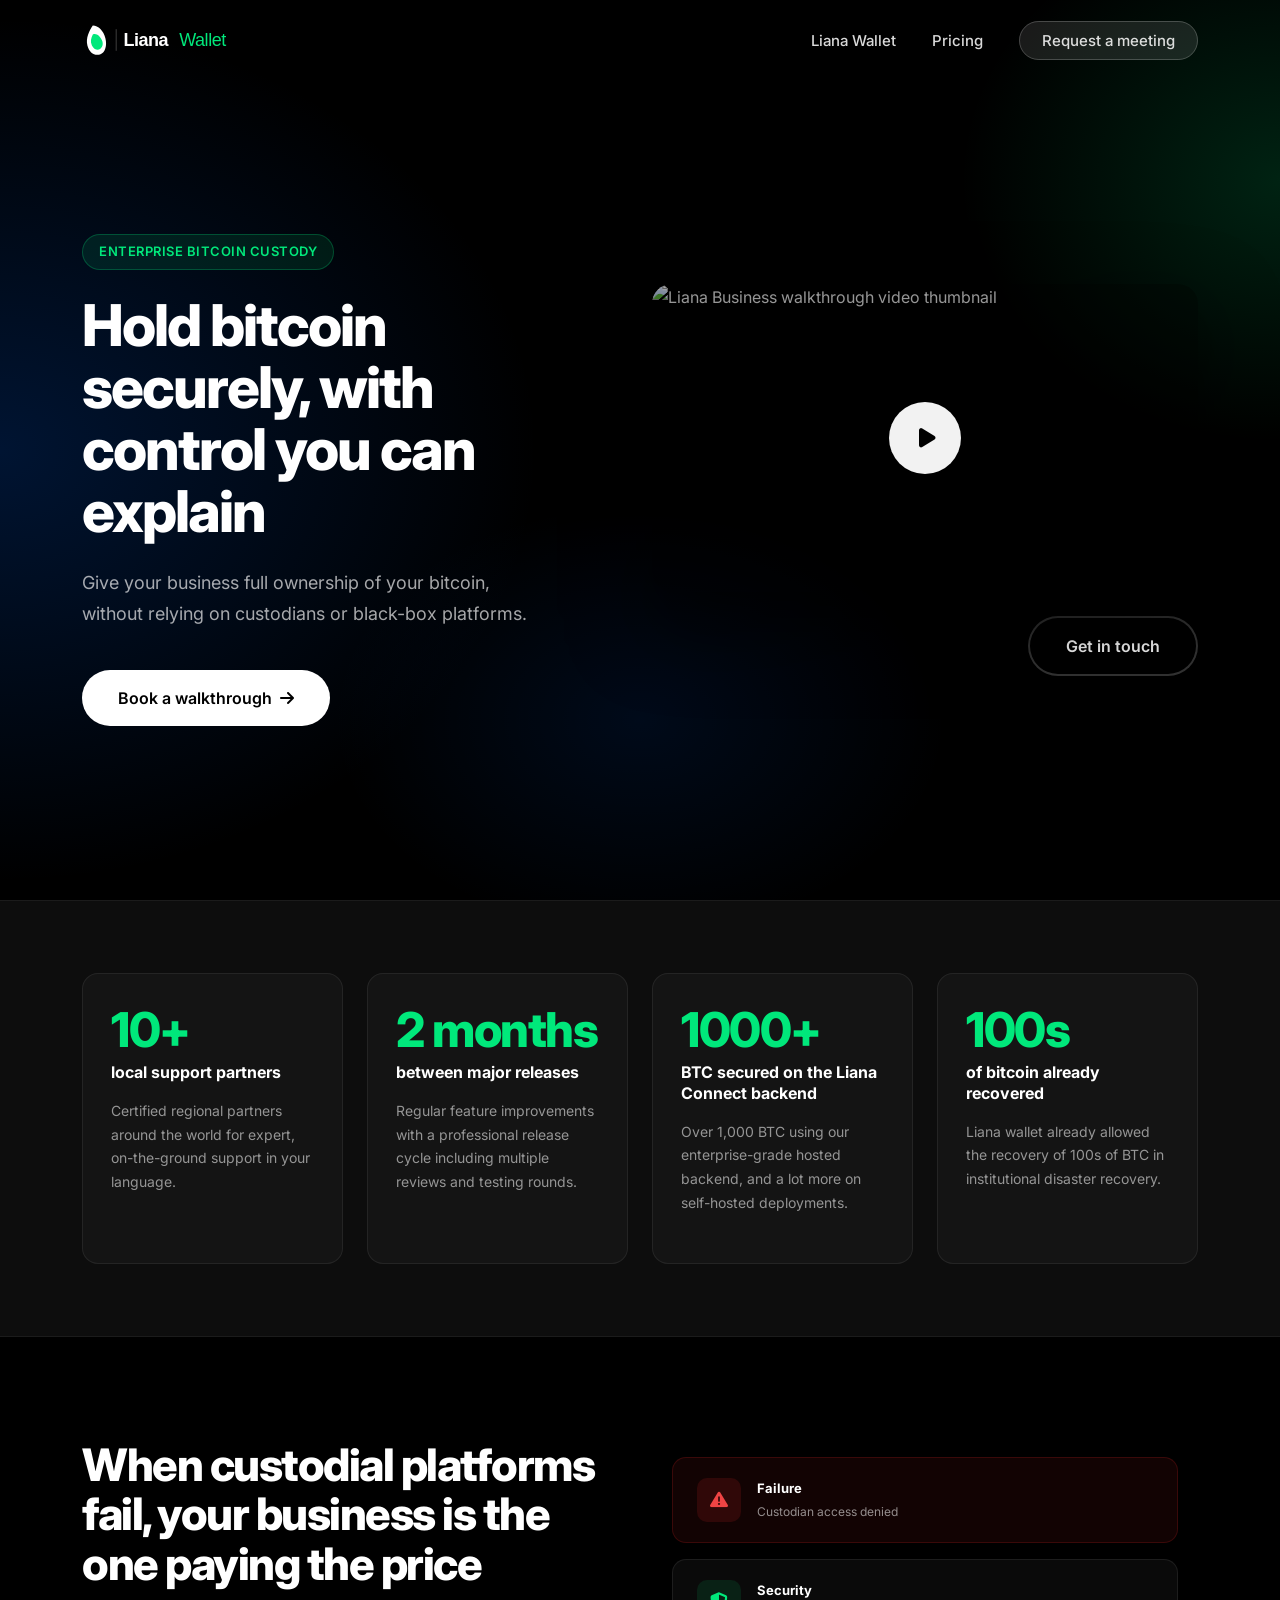
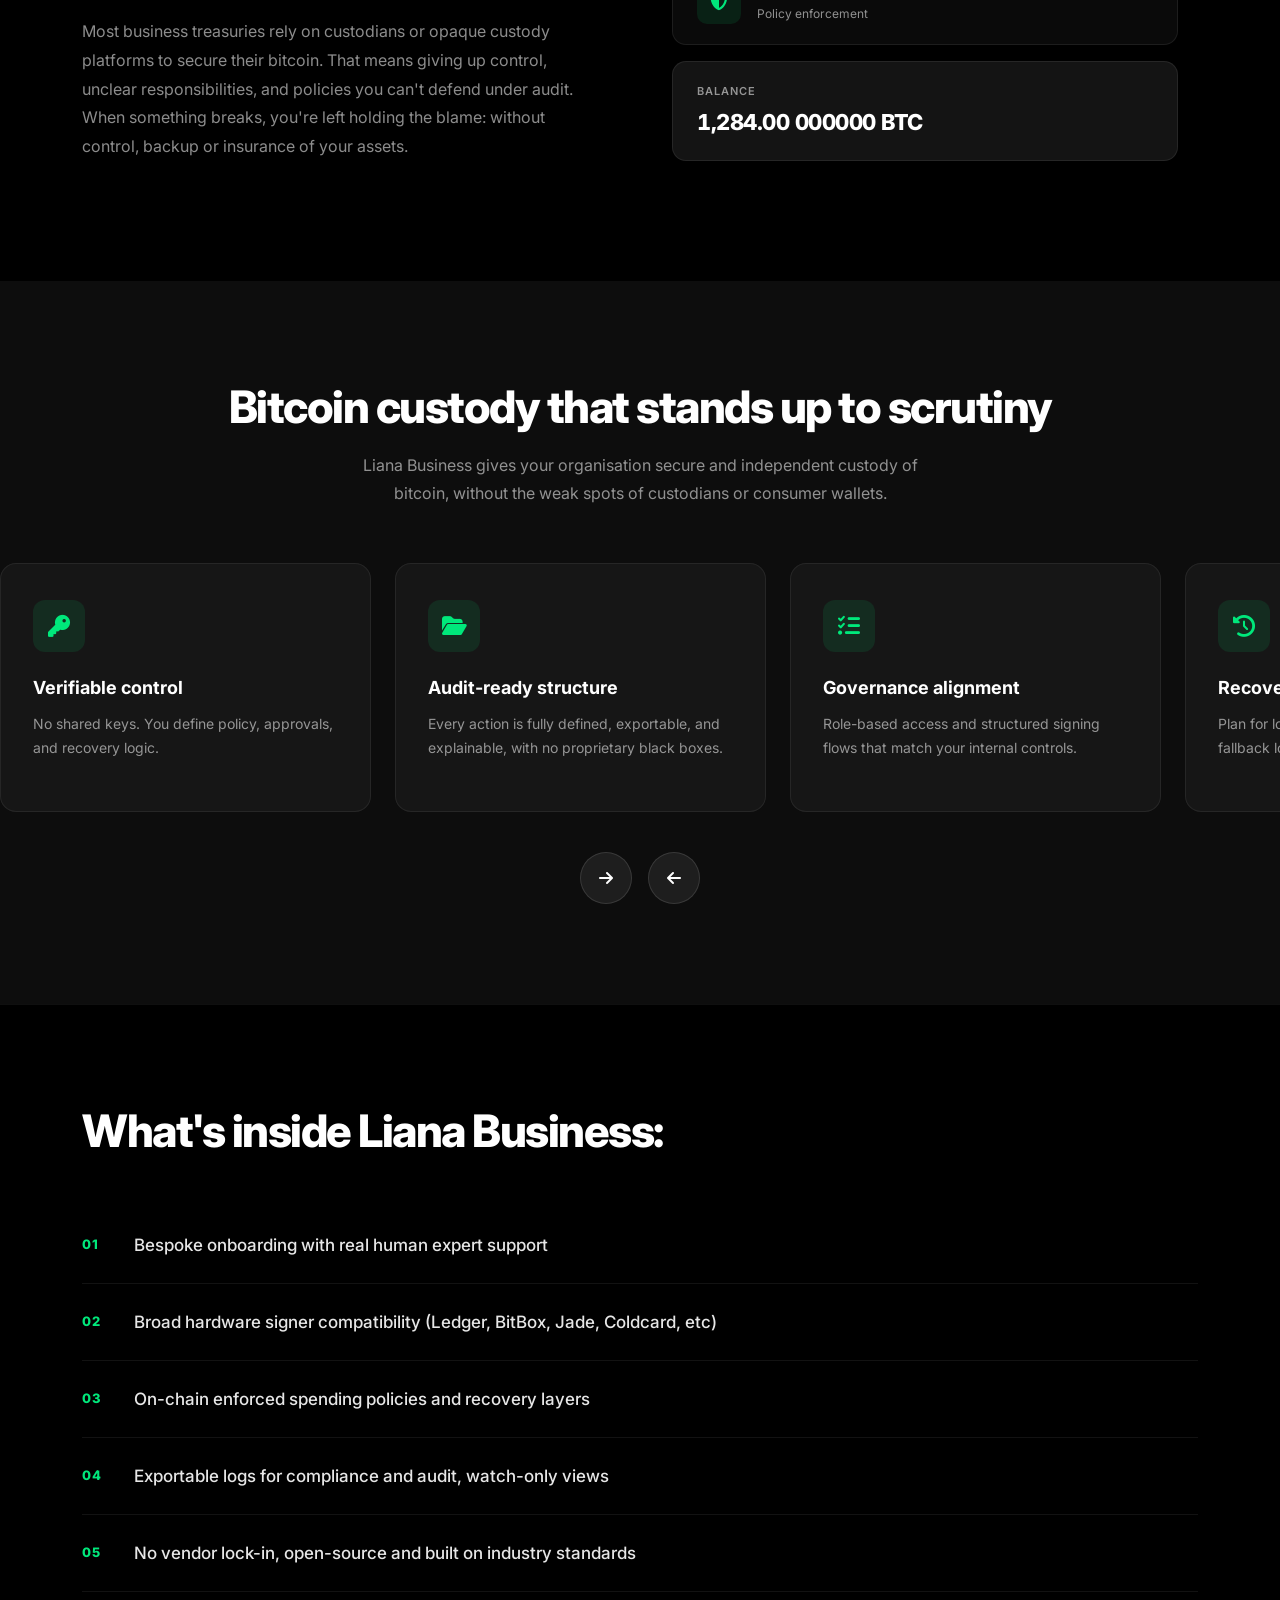
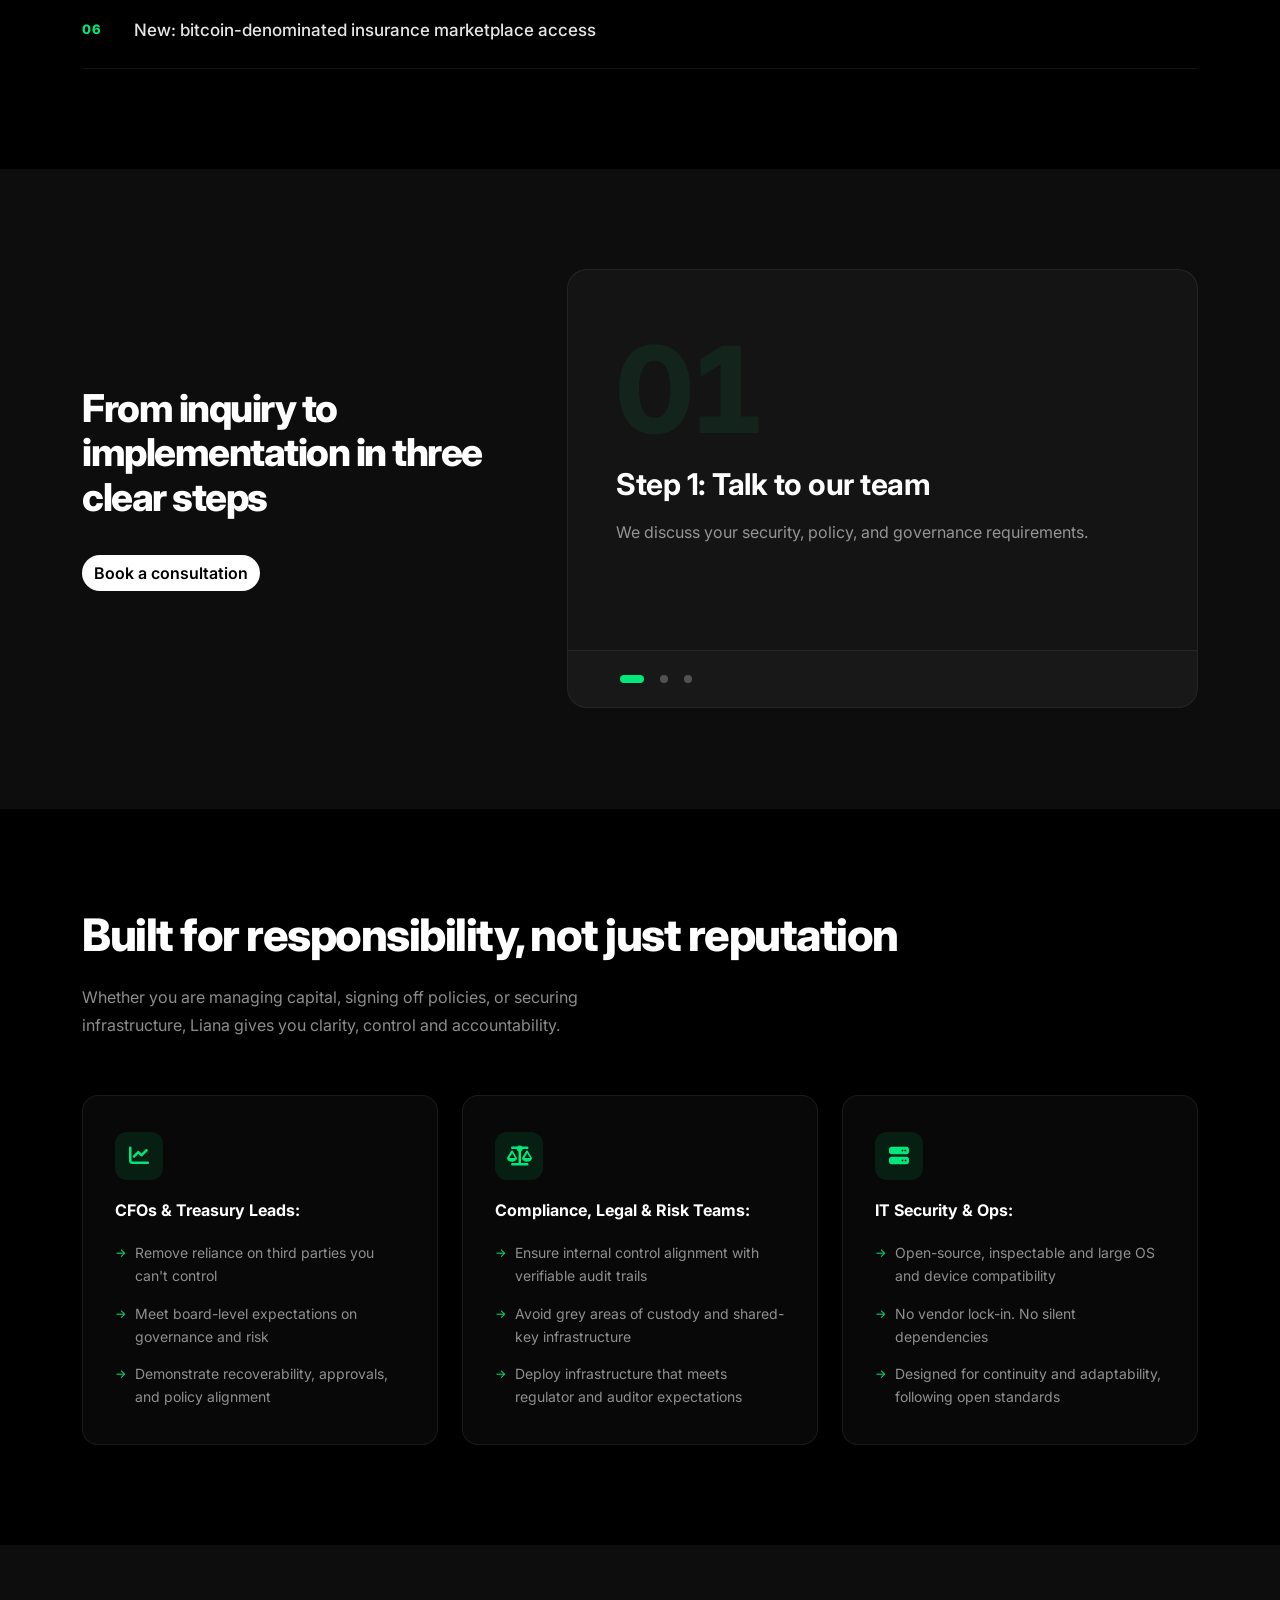
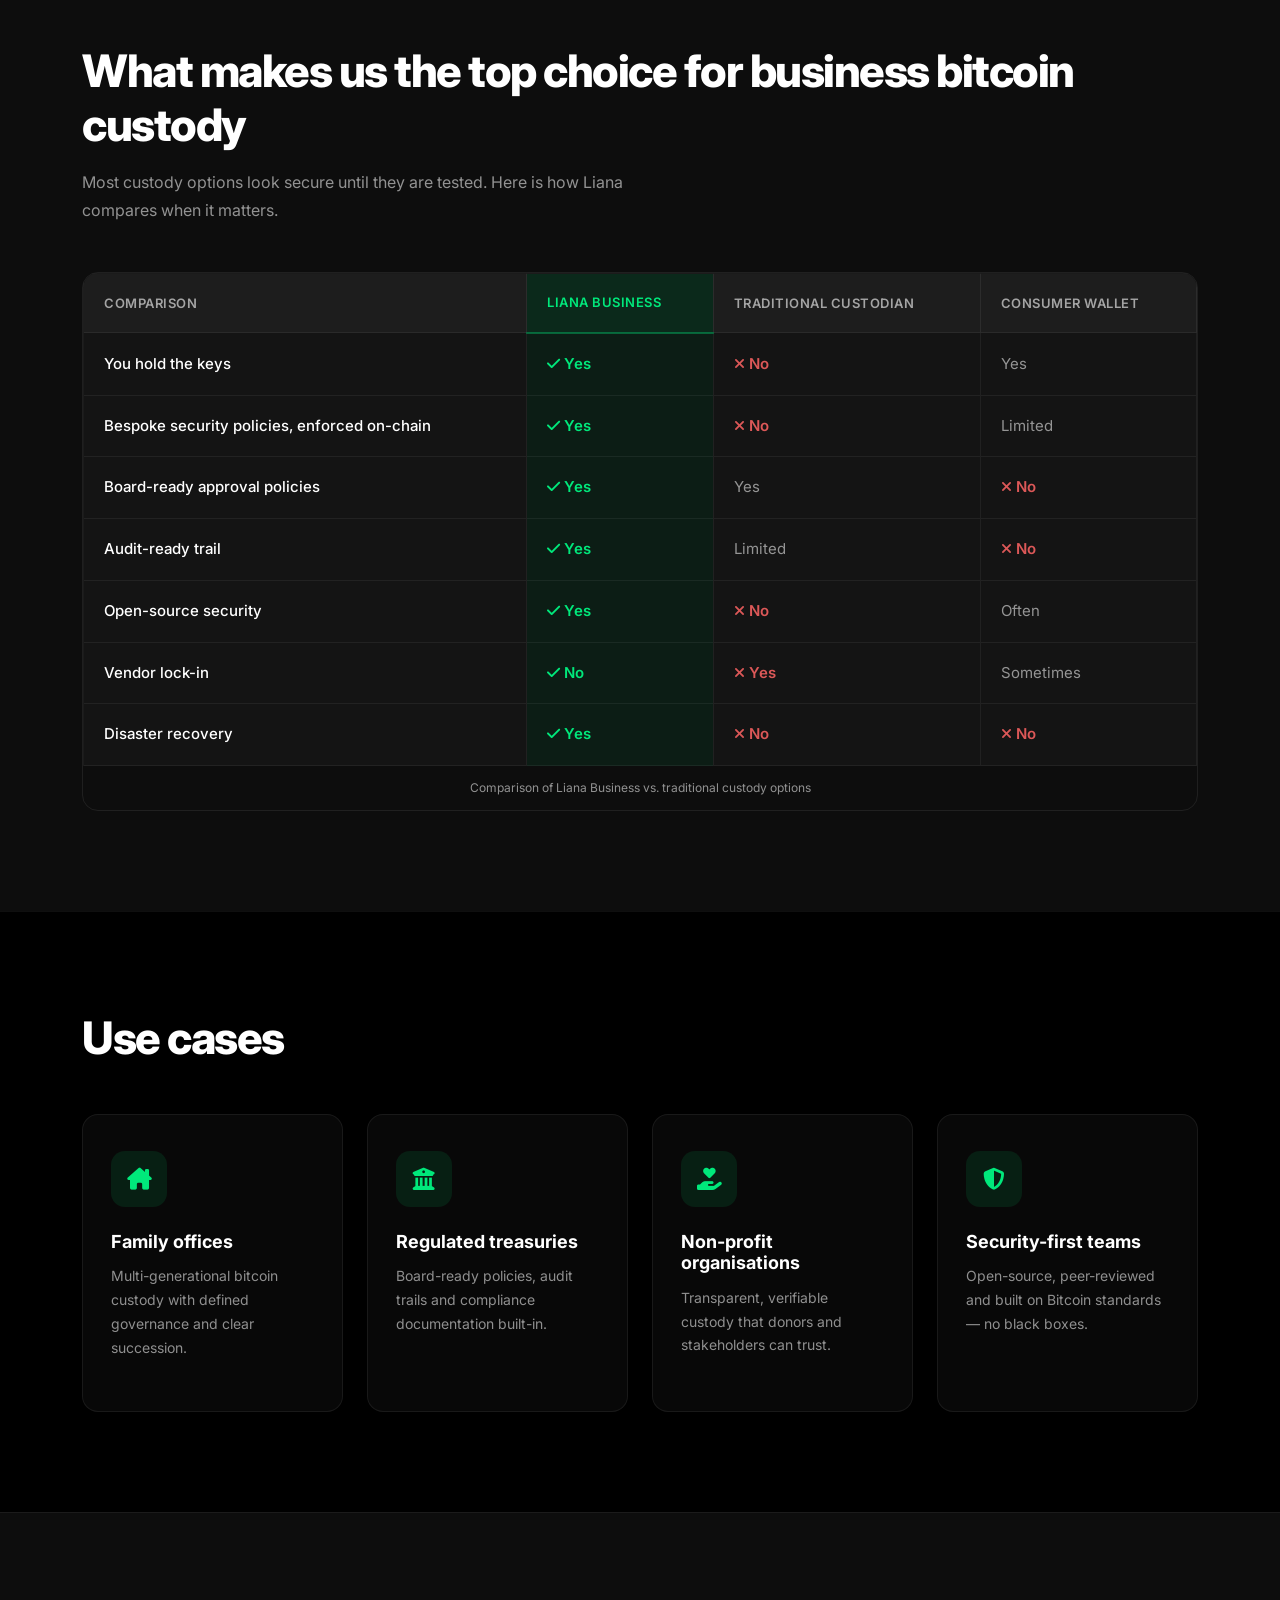
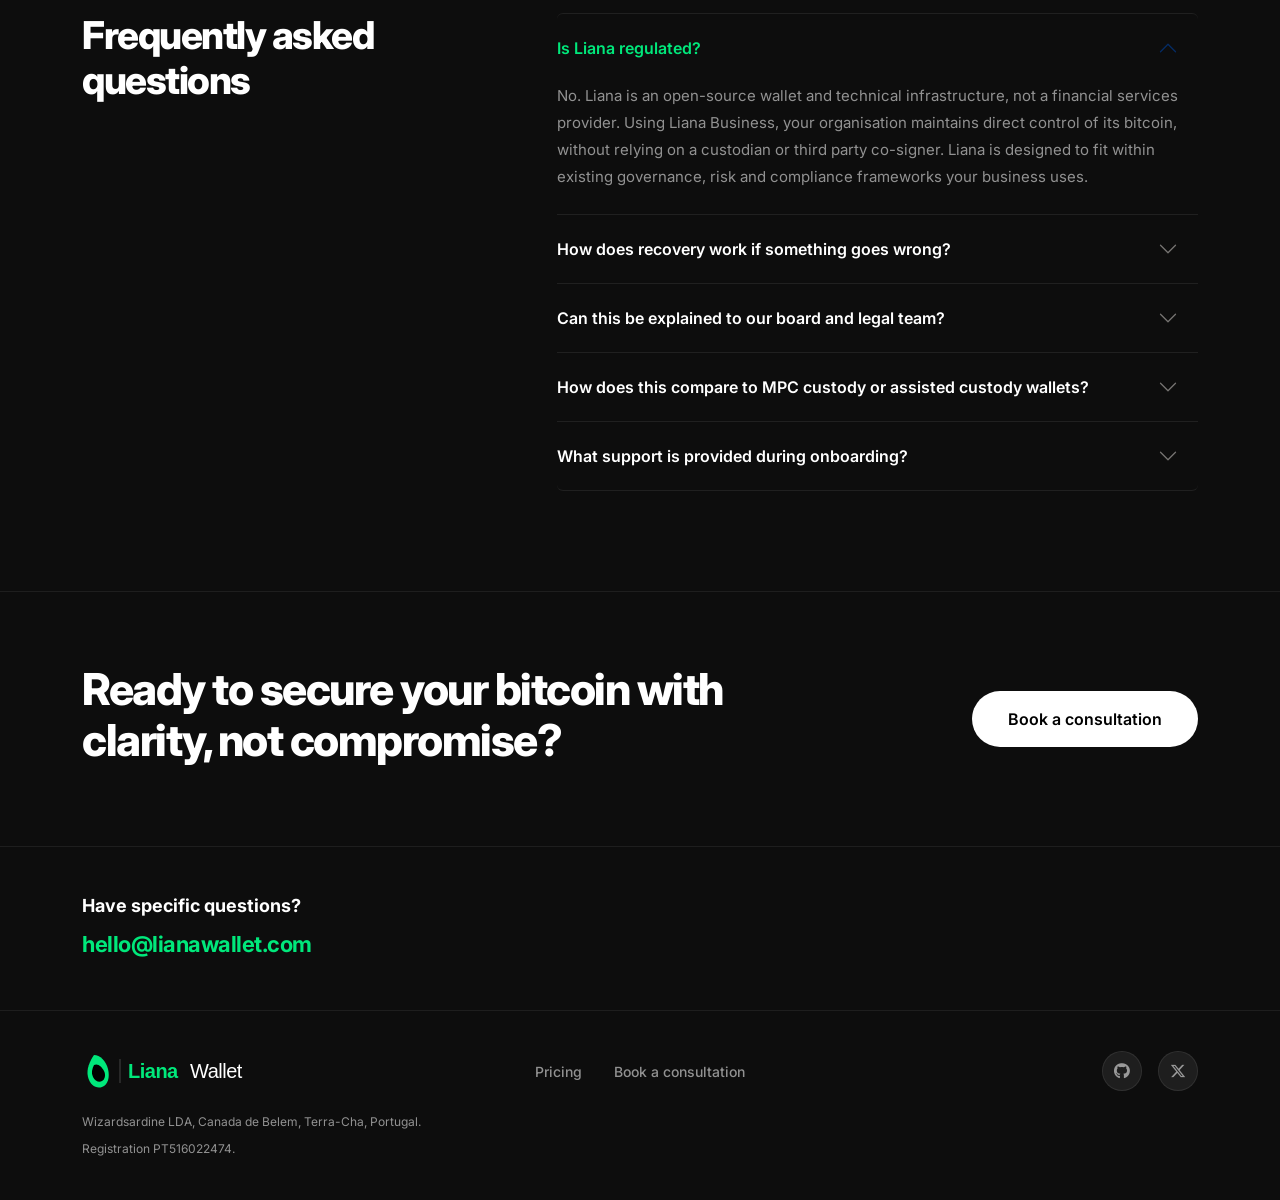
==== commit c063527b: "feat: Add new pricing page with dedicated CSS and HTML files." ====
--- a/business/index.html
+++ b/business/index.html
@@ -35,15 +35,23 @@
   </head>
   <body>
     <!-- Scroll to Top -->
-    <a class="scroll-top" id="scrollTop"><i class="fas fa-angle-double-up"></i></a>
+    <a class="scroll-top" id="scrollTop"
+      ><i class="fas fa-angle-double-up"></i
+    ></a>
 
     <!-- Offcanvas Section -->
     <div class="offcanvas__area" id="offcanvasArea">
       <div class="offcanvas__topbar">
         <a href="index.html">
-          <img src="../assets/images/logo/logo-white.svg" alt="Liana Business logo" height="36" />
+          <img
+            src="../assets/images/logo/logo-white.svg"
+            alt="Liana Business logo"
+            height="36"
+          />
         </a>
-        <span class="menu__close" id="menuClose"><i class="fa-solid fa-xmark"></i></span>
+        <span class="menu__close" id="menuClose"
+          ><i class="fa-solid fa-xmark"></i
+        ></span>
       </div>
       <div class="offcanvas__main">
         <div class="offcanvas__menu">
@@ -72,7 +80,11 @@
             <div class="header__main">
               <div class="header__logo">
                 <a href="index.html">
-                  <img src="../assets/images/logo/logo-white.svg" alt="Liana Business logo" height="36" />
+                  <img
+                    src="../assets/images/logo/logo-white.svg"
+                    alt="Liana Business logo"
+                    height="36"
+                  />
                 </a>
               </div>
               <div class="header__menu">
@@ -89,7 +101,9 @@
                   </li>
                 </ul>
               </div>
-              <span class="menu__open" id="menuOpen"><i class="fa-solid fa-bars"></i></span>
+              <span class="menu__open" id="menuOpen"
+                ><i class="fa-solid fa-bars"></i
+              ></span>
             </div>
           </div>
         </div>
@@ -107,8 +121,8 @@
                 <div class="biz-hero__badge">Enterprise Bitcoin Custody</div>
                 <h1>Hold bitcoin securely, with control you can explain</h1>
                 <p>
-                  Give your business full ownership of your bitcoin, without relying on custodians or
-                  black-box platforms.
+                  Give your business full ownership of your bitcoin, without
+                  relying on custodians or black-box platforms.
                 </p>
                 <a
                   href="https://docs.google.com/forms/d/e/1FAIpQLSe0iOkeKpkN8PvlijSXHxv5Wg-6jLxMyTjRJpl3wZBcibao8w/viewform?embedded=true"
@@ -116,7 +130,8 @@
                   target="_blank"
                   rel="noreferrer"
                   aria-label="Book a walkthrough with Liana Business"
-                  >Book a walkthrough <i class="fa-solid fa-arrow-right ms-2"></i
+                  >Book a walkthrough
+                  <i class="fa-solid fa-arrow-right ms-2"></i
                 ></a>
               </div>
             </div>
@@ -163,8 +178,8 @@
                 <h4>10+</h4>
                 <h5>local support partners</h5>
                 <p>
-                  Certified regional partners around the world for expert, on-the-ground support in
-                  your language.
+                  Certified regional partners around the world for expert,
+                  on-the-ground support in your language.
                 </p>
               </div>
             </div>
@@ -173,8 +188,8 @@
                 <h4>2 months</h4>
                 <h5>between major releases</h5>
                 <p>
-                  Regular feature improvements with a professional release cycle including multiple
-                  reviews and testing rounds.
+                  Regular feature improvements with a professional release cycle
+                  including multiple reviews and testing rounds.
                 </p>
               </div>
             </div>
@@ -183,8 +198,8 @@
                 <h4>1000+</h4>
                 <h5>BTC secured on the Liana Connect backend</h5>
                 <p>
-                  Over 1,000 BTC using our enterprise-grade hosted backend, and a lot more on
-                  self-hosted deployments.
+                  Over 1,000 BTC using our enterprise-grade hosted backend, and
+                  a lot more on self-hosted deployments.
                 </p>
               </div>
             </div>
@@ -193,8 +208,8 @@
                 <h4>100s</h4>
                 <h5>of bitcoin already recovered</h5>
                 <p>
-                  Liana wallet already allowed the recovery of 100s of BTC in institutional
-                  disaster recovery.
+                  Liana wallet already allowed the recovery of 100s of BTC in
+                  institutional disaster recovery.
                 </p>
               </div>
             </div>
@@ -208,35 +223,52 @@
           <div class="row g-4 align-items-center">
             <div class="col-lg-6">
               <div class="biz-custodial__content">
-                <h2>When custodial platforms fail, your business is the one paying the price</h2>
-                <p>
-                  Most business treasuries rely on custodians or opaque custody platforms to secure
-                  their bitcoin. That means giving up control, unclear responsibilities, and policies
-                  you can't defend under audit. When something breaks, you're left holding the blame:
-                  without control, backup or insurance of your assets.
+                <h2>
+                  When custodial platforms fail, your business is the one paying
+                  the price
+                </h2>
+                <p>
+                  Most business treasuries rely on custodians or opaque custody
+                  platforms to secure their bitcoin. That means giving up
+                  control, unclear responsibilities, and policies you can't
+                  defend under audit. When something breaks, you're left holding
+                  the blame: without control, backup or insurance of your
+                  assets.
                 </p>
               </div>
             </div>
             <div class="col-lg-6">
               <div class="biz-custodial__visual">
                 <div class="biz-custodial__card-stack">
-                  <div class="biz-custodial__mock-card biz-custodial__mock-card--alert">
-                    <div class="biz-mock-icon"><i class="fa-solid fa-triangle-exclamation"></i></div>
+                  <div
+                    class="biz-custodial__mock-card biz-custodial__mock-card--alert"
+                  >
+                    <div class="biz-mock-icon">
+                      <i class="fa-solid fa-triangle-exclamation"></i>
+                    </div>
                     <div class="biz-mock-text">
                       <span class="biz-mock-label">Failure</span>
                       <span class="biz-mock-desc">Custodian access denied</span>
                     </div>
                   </div>
-                  <div class="biz-custodial__mock-card biz-custodial__mock-card--main">
-                    <div class="biz-mock-icon biz-mock-icon--shield"><i class="fa-solid fa-shield-halved"></i></div>
+                  <div
+                    class="biz-custodial__mock-card biz-custodial__mock-card--main"
+                  >
+                    <div class="biz-mock-icon biz-mock-icon--shield">
+                      <i class="fa-solid fa-shield-halved"></i>
+                    </div>
                     <div class="biz-mock-text">
                       <span class="biz-mock-label">Security</span>
                       <span class="biz-mock-desc">Policy enforcement</span>
                     </div>
                   </div>
-                  <div class="biz-custodial__mock-card biz-custodial__mock-card--balance">
+                  <div
+                    class="biz-custodial__mock-card biz-custodial__mock-card--balance"
+                  >
                     <span class="biz-mock-balance-label">Balance</span>
-                    <span class="biz-mock-balance-amount">1,284.00 000000 BTC</span>
+                    <span class="biz-mock-balance-amount"
+                      >1,284.00 000000 BTC</span
+                    >
                   </div>
                 </div>
               </div>
@@ -253,8 +285,9 @@
               <div class="biz-bitcoin__heading">
                 <h2>Bitcoin custody that stands up to scrutiny</h2>
                 <p>
-                  Liana Business gives your organisation secure and independent custody of bitcoin,
-                  without the weak spots of custodians or consumer wallets.
+                  Liana Business gives your organisation secure and independent
+                  custody of bitcoin, without the weak spots of custodians or
+                  consumer wallets.
                 </p>
               </div>
             </div>
@@ -270,7 +303,10 @@
                   </div>
                   <div class="biz-bitcoin__card-content">
                     <h5>Verifiable control</h5>
-                    <p>No shared keys. You define policy, approvals, and recovery logic.</p>
+                    <p>
+                      No shared keys. You define policy, approvals, and recovery
+                      logic.
+                    </p>
                   </div>
                 </div>
               </div>
@@ -282,8 +318,8 @@
                   <div class="biz-bitcoin__card-content">
                     <h5>Audit-ready structure</h5>
                     <p>
-                      Every action is fully defined, exportable, and explainable, with no proprietary
-                      black boxes.
+                      Every action is fully defined, exportable, and
+                      explainable, with no proprietary black boxes.
                     </p>
                   </div>
                 </div>
@@ -296,8 +332,8 @@
                   <div class="biz-bitcoin__card-content">
                     <h5>Governance alignment</h5>
                     <p>
-                      Role-based access and structured signing flows that match your internal
-                      controls.
+                      Role-based access and structured signing flows that match
+                      your internal controls.
                     </p>
                   </div>
                 </div>
@@ -310,7 +346,8 @@
                   <div class="biz-bitcoin__card-content">
                     <h5>Recovery by design</h5>
                     <p>
-                      Plan for lost keys or devices with multi-step fallback logic and time locks.
+                      Plan for lost keys or devices with multi-step fallback
+                      logic and time locks.
                     </p>
                   </div>
                 </div>
@@ -323,17 +360,28 @@
                   <div class="biz-bitcoin__card-content">
                     <h5>Security from the source</h5>
                     <p>
-                      Built by Bitcoin Core contributors. Open-source. Peer-reviewed. No shortcuts.
+                      Built by Bitcoin Core contributors. Open-source.
+                      Peer-reviewed. No shortcuts.
                     </p>
                   </div>
                 </div>
               </div>
             </div>
             <div class="biz-bitcoin__arrow">
-              <div class="swiper-button-next biz-bitcoin__next" tabindex="0" role="button" aria-label="Next slide">
+              <div
+                class="swiper-button-next biz-bitcoin__next"
+                tabindex="0"
+                role="button"
+                aria-label="Next slide"
+              >
                 <i class="fa-solid fa-arrow-right"></i>
               </div>
-              <div class="swiper-button-prev biz-bitcoin__prev" tabindex="0" role="button" aria-label="Previous slide">
+              <div
+                class="swiper-button-prev biz-bitcoin__prev"
+                tabindex="0"
+                role="button"
+                aria-label="Previous slide"
+              >
                 <i class="fa-solid fa-arrow-left"></i>
               </div>
             </div>
@@ -349,19 +397,30 @@
               <div class="biz-facility__content">
                 <h2>What's inside Liana Business:</h2>
                 <ul>
-                  <li><span>01</span> Bespoke onboarding with real human expert support</li>
-                  <li>
-                    <span>02</span> Broad hardware signer compatibility (Ledger, BitBox, Jade,
-                    Coldcard, etc)
-                  </li>
-                  <li>
-                    <span>03</span> On-chain enforced spending policies and recovery layers
-                  </li>
-                  <li><span>04</span> Exportable logs for compliance and audit, watch-only views</li>
-                  <li>
-                    <span>05</span> No vendor lock-in, open-source and built on industry standards
-                  </li>
-                  <li><span>06</span> New: bitcoin-denominated insurance marketplace access</li>
+                  <li>
+                    <span>01</span> Bespoke onboarding with real human expert
+                    support
+                  </li>
+                  <li>
+                    <span>02</span> Broad hardware signer compatibility (Ledger,
+                    BitBox, Jade, Coldcard, etc)
+                  </li>
+                  <li>
+                    <span>03</span> On-chain enforced spending policies and
+                    recovery layers
+                  </li>
+                  <li>
+                    <span>04</span> Exportable logs for compliance and audit,
+                    watch-only views
+                  </li>
+                  <li>
+                    <span>05</span> No vendor lock-in, open-source and built on
+                    industry standards
+                  </li>
+                  <li>
+                    <span>06</span> New: bitcoin-denominated insurance
+                    marketplace access
+                  </li>
                 </ul>
               </div>
             </div>
@@ -394,7 +453,10 @@
                         <div class="biz-tutorial__step-num">01</div>
                         <div class="biz-tutorial__single-content">
                           <h5>Step 1: Talk to our team</h5>
-                          <p>We discuss your security, policy, and governance requirements.</p>
+                          <p>
+                            We discuss your security, policy, and governance
+                            requirements.
+                          </p>
                         </div>
                       </div>
                     </div>
@@ -403,7 +465,10 @@
                         <div class="biz-tutorial__step-num">02</div>
                         <div class="biz-tutorial__single-content">
                           <h5>Step 2: Define your policy</h5>
-                          <p>We help you map roles and approvals to match your existing controls.</p>
+                          <p>
+                            We help you map roles and approvals to match your
+                            existing controls.
+                          </p>
                         </div>
                       </div>
                     </div>
@@ -412,7 +477,9 @@
                         <div class="biz-tutorial__step-num">03</div>
                         <div class="biz-tutorial__single-content">
                           <h5>Step 3: Deploy your setup</h5>
-                          <p>Your team holds the keys. Your board gets clarity.</p>
+                          <p>
+                            Your team holds the keys. Your board gets clarity.
+                          </p>
                         </div>
                       </div>
                     </div>
@@ -433,8 +500,9 @@
               <div class="biz-responsibility__heading">
                 <h2>Built for responsibility, not just reputation</h2>
                 <p>
-                  Whether you are managing capital, signing off policies, or securing infrastructure,
-                  Liana gives you clarity, control and accountability.
+                  Whether you are managing capital, signing off policies, or
+                  securing infrastructure, Liana gives you clarity, control and
+                  accountability.
                 </p>
               </div>
             </div>
@@ -442,34 +510,56 @@
           <div class="row g-4">
             <div class="col-lg-4">
               <div class="biz-responsibility__card">
-                <div class="biz-resp-icon"><i class="fa-solid fa-chart-line"></i></div>
+                <div class="biz-resp-icon">
+                  <i class="fa-solid fa-chart-line"></i>
+                </div>
                 <h6>CFOs &amp; Treasury Leads:</h6>
                 <ul>
                   <li>Remove reliance on third parties you can't control</li>
                   <li>Meet board-level expectations on governance and risk</li>
-                  <li>Demonstrate recoverability, approvals, and policy alignment</li>
+                  <li>
+                    Demonstrate recoverability, approvals, and policy alignment
+                  </li>
                 </ul>
               </div>
             </div>
             <div class="col-lg-4">
               <div class="biz-responsibility__card">
-                <div class="biz-resp-icon"><i class="fa-solid fa-scale-balanced"></i></div>
+                <div class="biz-resp-icon">
+                  <i class="fa-solid fa-scale-balanced"></i>
+                </div>
                 <h6>Compliance, Legal &amp; Risk Teams:</h6>
                 <ul>
-                  <li>Ensure internal control alignment with verifiable audit trails</li>
-                  <li>Avoid grey areas of custody and shared-key infrastructure</li>
-                  <li>Deploy infrastructure that meets regulator and auditor expectations</li>
+                  <li>
+                    Ensure internal control alignment with verifiable audit
+                    trails
+                  </li>
+                  <li>
+                    Avoid grey areas of custody and shared-key infrastructure
+                  </li>
+                  <li>
+                    Deploy infrastructure that meets regulator and auditor
+                    expectations
+                  </li>
                 </ul>
               </div>
             </div>
             <div class="col-lg-4">
               <div class="biz-responsibility__card">
-                <div class="biz-resp-icon"><i class="fa-solid fa-server"></i></div>
+                <div class="biz-resp-icon">
+                  <i class="fa-solid fa-server"></i>
+                </div>
                 <h6>IT Security &amp; Ops:</h6>
                 <ul>
-                  <li>Open-source, inspectable and large OS and device compatibility</li>
+                  <li>
+                    Open-source, inspectable and large OS and device
+                    compatibility
+                  </li>
                   <li>No vendor lock-in. No silent dependencies</li>
-                  <li>Designed for continuity and adaptability, following open standards</li>
+                  <li>
+                    Designed for continuity and adaptability, following open
+                    standards
+                  </li>
                 </ul>
               </div>
             </div>
@@ -483,10 +573,12 @@
           <div class="row">
             <div class="col-lg-12">
               <div class="biz-compare__heading">
-                <h2>What makes us the top choice for business bitcoin custody</h2>
-                <p>
-                  Most custody options look secure until they are tested. Here is how Liana compares
-                  when it matters.
+                <h2>
+                  What makes us the top choice for business bitcoin custody
+                </h2>
+                <p>
+                  Most custody options look secure until they are tested. Here
+                  is how Liana compares when it matters.
                 </p>
               </div>
             </div>
@@ -495,7 +587,9 @@
             <div class="col-lg-12">
               <div class="biz-compare__table table-responsive">
                 <table class="table table-bordered">
-                  <caption>Comparison of Liana Business vs. traditional custody options</caption>
+                  <caption>
+                    Comparison of Liana Business vs. traditional custody options
+                  </caption>
                   <thead>
                     <tr>
                       <th>Comparison</th>
@@ -507,45 +601,75 @@
                   <tbody>
                     <tr>
                       <td>You hold the keys</td>
-                      <td class="td--liana td--yes"><i class="fa-solid fa-check"></i> Yes</td>
-                      <td class="td--no"><i class="fa-solid fa-xmark"></i> No</td>
+                      <td class="td--liana td--yes">
+                        <i class="fa-solid fa-check"></i> Yes
+                      </td>
+                      <td class="td--no">
+                        <i class="fa-solid fa-xmark"></i> No
+                      </td>
                       <td>Yes</td>
                     </tr>
                     <tr>
                       <td>Bespoke security policies, enforced on-chain</td>
-                      <td class="td--liana td--yes"><i class="fa-solid fa-check"></i> Yes</td>
-                      <td class="td--no"><i class="fa-solid fa-xmark"></i> No</td>
+                      <td class="td--liana td--yes">
+                        <i class="fa-solid fa-check"></i> Yes
+                      </td>
+                      <td class="td--no">
+                        <i class="fa-solid fa-xmark"></i> No
+                      </td>
                       <td>Limited</td>
                     </tr>
                     <tr>
                       <td>Board-ready approval policies</td>
-                      <td class="td--liana td--yes"><i class="fa-solid fa-check"></i> Yes</td>
+                      <td class="td--liana td--yes">
+                        <i class="fa-solid fa-check"></i> Yes
+                      </td>
                       <td>Yes</td>
-                      <td class="td--no"><i class="fa-solid fa-xmark"></i> No</td>
+                      <td class="td--no">
+                        <i class="fa-solid fa-xmark"></i> No
+                      </td>
                     </tr>
                     <tr>
                       <td>Audit-ready trail</td>
-                      <td class="td--liana td--yes"><i class="fa-solid fa-check"></i> Yes</td>
+                      <td class="td--liana td--yes">
+                        <i class="fa-solid fa-check"></i> Yes
+                      </td>
                       <td>Limited</td>
-                      <td class="td--no"><i class="fa-solid fa-xmark"></i> No</td>
+                      <td class="td--no">
+                        <i class="fa-solid fa-xmark"></i> No
+                      </td>
                     </tr>
                     <tr>
                       <td>Open-source security</td>
-                      <td class="td--liana td--yes"><i class="fa-solid fa-check"></i> Yes</td>
-                      <td class="td--no"><i class="fa-solid fa-xmark"></i> No</td>
+                      <td class="td--liana td--yes">
+                        <i class="fa-solid fa-check"></i> Yes
+                      </td>
+                      <td class="td--no">
+                        <i class="fa-solid fa-xmark"></i> No
+                      </td>
                       <td>Often</td>
                     </tr>
                     <tr>
                       <td>Vendor lock-in</td>
-                      <td class="td--liana td--yes"><i class="fa-solid fa-check"></i> No</td>
-                      <td class="td--no"><i class="fa-solid fa-xmark"></i> Yes</td>
+                      <td class="td--liana td--yes">
+                        <i class="fa-solid fa-check"></i> No
+                      </td>
+                      <td class="td--no">
+                        <i class="fa-solid fa-xmark"></i> Yes
+                      </td>
                       <td>Sometimes</td>
                     </tr>
                     <tr>
                       <td>Disaster recovery</td>
-                      <td class="td--liana td--yes"><i class="fa-solid fa-check"></i> Yes</td>
-                      <td class="td--no"><i class="fa-solid fa-xmark"></i> No</td>
-                      <td class="td--no"><i class="fa-solid fa-xmark"></i> No</td>
+                      <td class="td--liana td--yes">
+                        <i class="fa-solid fa-check"></i> Yes
+                      </td>
+                      <td class="td--no">
+                        <i class="fa-solid fa-xmark"></i> No
+                      </td>
+                      <td class="td--no">
+                        <i class="fa-solid fa-xmark"></i> No
+                      </td>
                     </tr>
                   </tbody>
                 </table>
@@ -568,30 +692,50 @@
           <div class="row g-4">
             <div class="col-lg-3 col-md-6">
               <div class="biz-uc__card">
-                <div class="biz-uc__icon"><i class="fa-solid fa-house-chimney"></i></div>
+                <div class="biz-uc__icon">
+                  <i class="fa-solid fa-house-chimney"></i>
+                </div>
                 <h6>Family offices</h6>
-                <p>Multi-generational bitcoin custody with defined governance and clear succession.</p>
+                <p>
+                  Multi-generational bitcoin custody with defined governance and
+                  clear succession.
+                </p>
               </div>
             </div>
             <div class="col-lg-3 col-md-6">
               <div class="biz-uc__card">
-                <div class="biz-uc__icon"><i class="fa-solid fa-building-columns"></i></div>
+                <div class="biz-uc__icon">
+                  <i class="fa-solid fa-building-columns"></i>
+                </div>
                 <h6>Regulated treasuries</h6>
-                <p>Board-ready policies, audit trails and compliance documentation built-in.</p>
+                <p>
+                  Board-ready policies, audit trails and compliance
+                  documentation built-in.
+                </p>
               </div>
             </div>
             <div class="col-lg-3 col-md-6">
               <div class="biz-uc__card">
-                <div class="biz-uc__icon"><i class="fa-solid fa-hand-holding-heart"></i></div>
+                <div class="biz-uc__icon">
+                  <i class="fa-solid fa-hand-holding-heart"></i>
+                </div>
                 <h6>Non-profit organisations</h6>
-                <p>Transparent, verifiable custody that donors and stakeholders can trust.</p>
+                <p>
+                  Transparent, verifiable custody that donors and stakeholders
+                  can trust.
+                </p>
               </div>
             </div>
             <div class="col-lg-3 col-md-6">
               <div class="biz-uc__card">
-                <div class="biz-uc__icon"><i class="fa-solid fa-shield-halved"></i></div>
+                <div class="biz-uc__icon">
+                  <i class="fa-solid fa-shield-halved"></i>
+                </div>
                 <h6>Security-first teams</h6>
-                <p>Open-source, peer-reviewed and built on Bitcoin standards — no black boxes.</p>
+                <p>
+                  Open-source, peer-reviewed and built on Bitcoin standards — no
+                  black boxes.
+                </p>
               </div>
             </div>
           </div>
@@ -629,11 +773,13 @@
                       data-bs-parent="#bizAccordion"
                     >
                       <div class="accordion-body">
-                        No. Liana is an open-source wallet and technical infrastructure, not a
-                        financial services provider. Using Liana Business, your organisation maintains
-                        direct control of its bitcoin, without relying on a custodian or third party
-                        co-signer. Liana is designed to fit within existing governance, risk and
-                        compliance frameworks your business uses.
+                        No. Liana is an open-source wallet and technical
+                        infrastructure, not a financial services provider. Using
+                        Liana Business, your organisation maintains direct
+                        control of its bitcoin, without relying on a custodian
+                        or third party co-signer. Liana is designed to fit
+                        within existing governance, risk and compliance
+                        frameworks your business uses.
                       </div>
                     </div>
                   </div>
@@ -656,12 +802,14 @@
                       data-bs-parent="#bizAccordion"
                     >
                       <div class="accordion-body">
-                        Liana's recovery logic is built into the wallet itself. You can define fallback
-                        rules such as a time delay before which another signing device or trusted third
-                        party can regain access in case a device is lost or a team member leaves your
-                        company. This design removes single points of failure while keeping your
-                        organisation in full control. Recovery is policy-based, predictable, verifiable
-                        and enforced on-chain.
+                        Liana's recovery logic is built into the wallet itself.
+                        You can define fallback rules such as a time delay
+                        before which another signing device or trusted third
+                        party can regain access in case a device is lost or a
+                        team member leaves your company. This design removes
+                        single points of failure while keeping your organisation
+                        in full control. Recovery is policy-based, predictable,
+                        verifiable and enforced on-chain.
                       </div>
                     </div>
                   </div>
@@ -684,11 +832,13 @@
                       data-bs-parent="#bizAccordion"
                     >
                       <div class="accordion-body">
-                        Yes. Liana is built for transparency and governance clarity. We provide
-                        board-ready explanations, policy templates, and audit-friendly documentation
-                        that make it easy to justify and defend your setup. Every approval, control, and
-                        recovery process is explainable in plain language, making it suitable for legal
-                        review, compliance oversight, and internal audit.
+                        Yes. Liana is built for transparency and governance
+                        clarity. We provide board-ready explanations, policy
+                        templates, and audit-friendly documentation that make it
+                        easy to justify and defend your setup. Every approval,
+                        control, and recovery process is explainable in plain
+                        language, making it suitable for legal review,
+                        compliance oversight, and internal audit.
                       </div>
                     </div>
                   </div>
@@ -702,7 +852,8 @@
                         aria-expanded="false"
                         aria-controls="bizFaqFour"
                       >
-                        How does this compare to MPC custody or assisted custody wallets?
+                        How does this compare to MPC custody or assisted custody
+                        wallets?
                       </button>
                     </h2>
                     <div
@@ -711,12 +862,15 @@
                       data-bs-parent="#bizAccordion"
                     >
                       <div class="accordion-body">
-                        With Liana, you fully control your bitcoins, and you can prove it. Most MPC and
-                        assisted custody solutions still rely on a provider's closed systems and opaque
-                        approval logic. Liana takes a different approach: open-source, Bitcoin-native
-                        infrastructure where control never leaves your organisation. You hold the keys,
-                        define your own policies, and can independently verify every action. There are no
-                        vendor keys, no black boxes, and no counterparty dependencies.
+                        With Liana, you fully control your bitcoins, and you can
+                        prove it. Most MPC and assisted custody solutions still
+                        rely on a provider's closed systems and opaque approval
+                        logic. Liana takes a different approach: open-source,
+                        Bitcoin-native infrastructure where control never leaves
+                        your organisation. You hold the keys, define your own
+                        policies, and can independently verify every action.
+                        There are no vendor keys, no black boxes, and no
+                        counterparty dependencies.
                       </div>
                     </div>
                   </div>
@@ -739,11 +893,13 @@
                       data-bs-parent="#bizAccordion"
                     >
                       <div class="accordion-body">
-                        Every business client receives guided onboarding from our team. We help map
-                        Liana's policy controls to your existing governance structure, review recovery
-                        procedures, and prepare audit documentation. You'll have access to real human
-                        support throughout setup and beyond, with optional white-glove onboarding for
-                        complex or multi-team environments.
+                        Every business client receives guided onboarding from
+                        our team. We help map Liana's policy controls to your
+                        existing governance structure, review recovery
+                        procedures, and prepare audit documentation. You'll have
+                        access to real human support throughout setup and
+                        beyond, with optional white-glove onboarding for complex
+                        or multi-team environments.
                       </div>
                     </div>
                   </div>
@@ -761,7 +917,9 @@
         <div class="container">
           <div class="row align-items-center">
             <div class="col-lg-8">
-              <h2>Ready to secure your bitcoin with clarity, not compromise?</h2>
+              <h2>
+                Ready to secure your bitcoin with clarity, not compromise?
+              </h2>
             </div>
             <div class="col-lg-4 text-lg-end mt-4 mt-lg-0">
               <a
@@ -792,7 +950,11 @@
           <div class="row align-items-center">
             <div class="col-lg-4">
               <a href="index.html">
-                <img src="../assets/images/logo/logo-green.svg" alt="Liana Business logo" height="32" />
+                <img
+                  src="../assets/images/logo/logo-green.svg"
+                  alt="Liana Business logo"
+                  height="32"
+                />
               </a>
             </div>
             <div class="col-lg-4 text-center">
@@ -810,10 +972,18 @@
             </div>
             <div class="col-lg-4 text-lg-end">
               <div class="biz-footer__social">
-                <a href="https://github.com/wizardsardine/liana" target="_blank" rel="noreferrer" aria-label="GitHub"
+                <a
+                  href="https://github.com/wizardsardine/liana"
+                  target="_blank"
+                  rel="noreferrer"
+                  aria-label="GitHub"
                   ><i class="fa-brands fa-github"></i
                 ></a>
-                <a href="https://twitter.com/LianaWallet" target="_blank" rel="noreferrer" aria-label="Twitter / X"
+                <a
+                  href="https://twitter.com/LianaWallet"
+                  target="_blank"
+                  rel="noreferrer"
+                  aria-label="Twitter / X"
                   ><i class="fa-brands fa-x-twitter"></i
                 ></a>
               </div>
